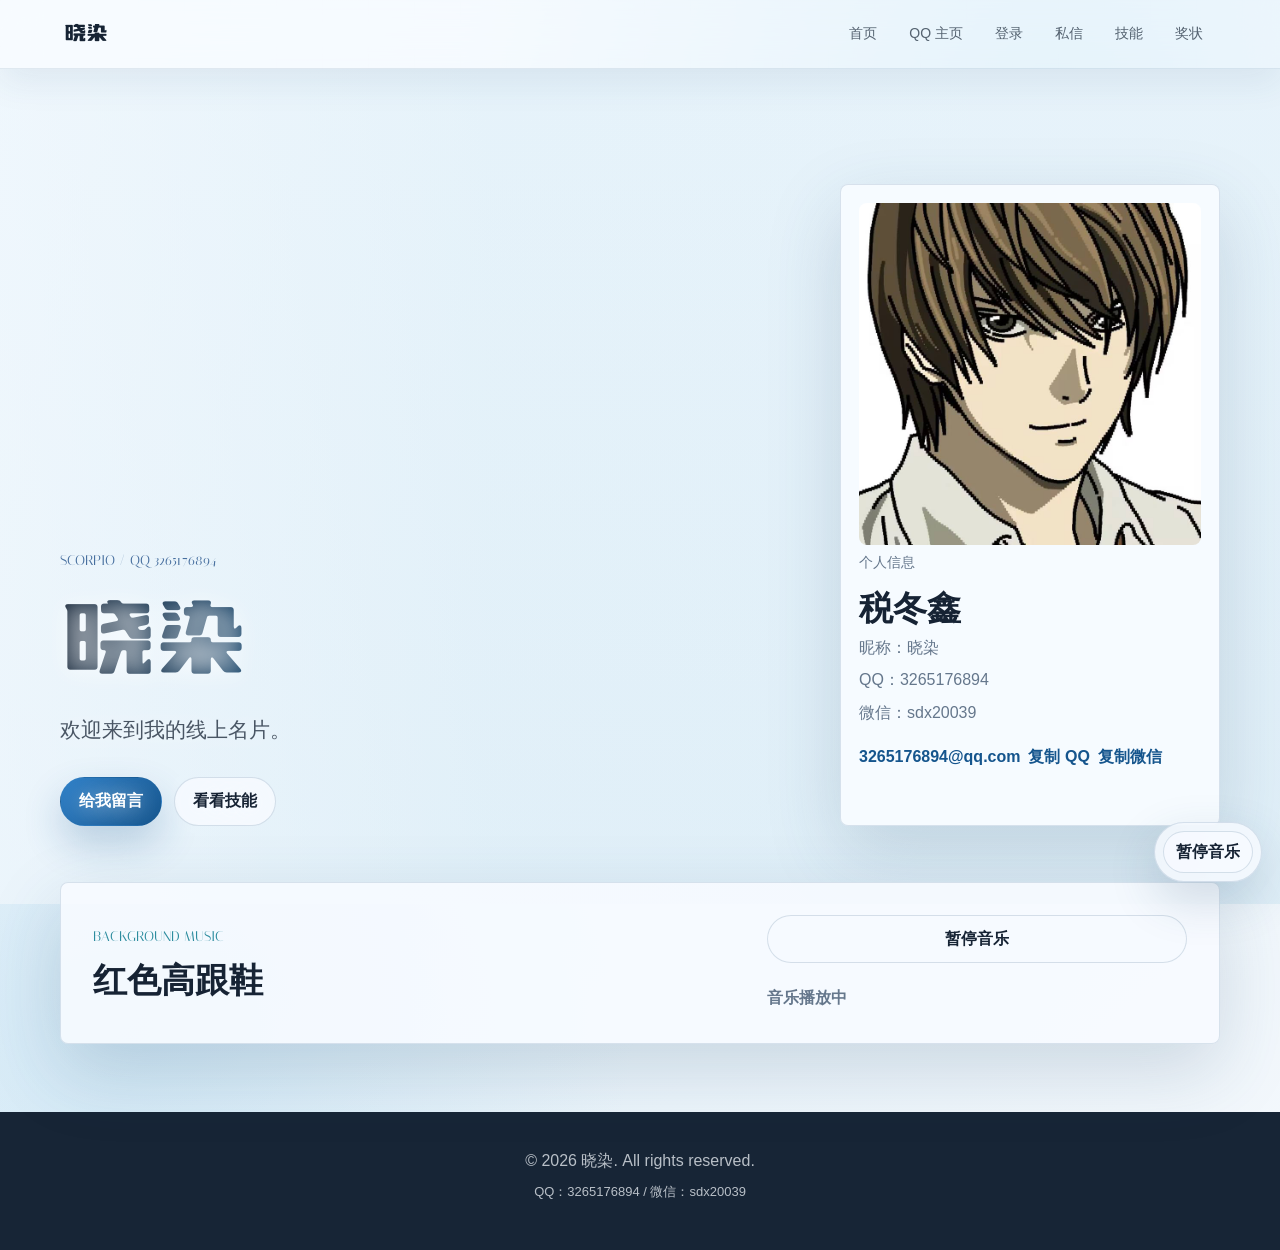
==== index.html @ f56fab3e "优化移动端路由和背景" ====
﻿<!doctype html>
<html lang="zh-CN">
  <head>
    <meta charset="utf-8" />
    <meta name="viewport" content="width=device-width, initial-scale=1" />
    <meta
      name="description"
      content="晓染的个人名片主页，包含个人信息、联系方式和背景音乐。"
    />
    <title>晓染 - 个人名片</title>
    <link rel="preload" href="assets/site-bg.jpg" as="image" />
    <link rel="preload" href="assets/avatar.jpg" as="image" />
    <link rel="stylesheet" href="styles.css" />
  </head>
  <body>
    <header class="site-header">
      <a class="brand" href="#home" data-page="index.html">晓染</a>
      <nav aria-label="主导航">
        <a href="#home" data-page="index.html">首页</a>
        <a href="#qq" data-page="qq.html">QQ 主页</a>
        <a href="#account" data-page="account.html">登录</a>
        <a href="#messages" data-page="messages.html">私信</a>
        <a href="#skills" data-page="skills.html">技能</a>
        <a href="#awards" data-page="awards.html">奖状</a>
      </nav>
    </header>

    <main id="top" class="home-main">
      <section class="hero" aria-label="个人主页首屏">
        <picture>
          <source media="(max-width: 620px)" srcset="assets/site-bg-mobile.jpg" />
          <img
            class="hero-bg"
            src="assets/site-bg.jpg"
            alt=""
            width="1200"
            height="1670"
            fetchpriority="high"
            decoding="async"
          />
        </picture>
        <div class="hero-shade"></div>
        <div class="hero-inner">
          <div class="hero-copy">
            <p class="eyebrow">Scorpio / QQ 3265176894</p>
            <h1>晓染</h1>
            <p class="intro">欢迎来到我的线上名片。</p>
            <div class="actions">
              <a class="button primary" href="#messages" data-page="messages.html">给我留言</a>
              <a class="button secondary" href="#skills" data-page="skills.html">看看技能</a>
            </div>
          </div>

          <aside class="profile-card" aria-label="个人信息卡片">
            <div class="avatar-wrap">
              <img
                src="assets/avatar.jpg"
                alt="税冬鑫头像"
                width="800"
                height="800"
                fetchpriority="high"
                decoding="async"
              />
            </div>
            <div>
              <p class="card-kicker">个人信息</p>
              <h2>税冬鑫</h2>
              <p>昵称：晓染</p>
              <p>QQ：3265176894</p>
              <p>微信：sdx20039</p>
            </div>
            <ul class="quick-links">
              <li><a href="mailto:3265176894@qq.com">3265176894@qq.com</a></li>
              <li><button class="text-button" data-copy="3265176894">复制 QQ</button></li>
              <li><button class="text-button" data-copy="sdx20039">复制微信</button></li>
            </ul>
            <p id="copyStatus" class="status" role="status" aria-live="polite"></p>
          </aside>
        </div>
      </section>

      <section class="music-player" aria-label="背景音乐播放器">
        <div>
          <p class="eyebrow">Background Music</p>
          <h2>红色高跟鞋</h2>
        </div>
        <div class="audio-box">
          <audio id="bgMusic" controls loop preload="none" playsinline>
            <source src="assets/bg-music.mp3" type="audio/mpeg" />
          </audio>
          <button id="musicToggle" class="button secondary" type="button">播放音乐</button>
          <p id="musicStatus" class="mini-status" role="status" aria-live="polite"></p>
        </div>
      </section>
    </main>

    <footer>
      <p>© <span id="year"></span> 晓染. All rights reserved.</p>
      <p class="beian">QQ：3265176894 / 微信：sdx20039</p>
    </footer>

    <script src="script.js"></script>
  </body>
</html>
---- styles.css ----
@font-face {
  font-family: "YousheTitle";
  src: url("assets/fonts/youshe-title.otf") format("opentype");
  font-display: swap;
}

@font-face {
  font-family: "ItalianaLocal";
  src: url("assets/fonts/italiana-regular.ttf") format("truetype");
  font-display: swap;
}

:root {
  color-scheme: light;
  --ink: #f7fbff;
  --text: #162334;
  --muted: #65778c;
  --paper: #f7fbff;
  --paper-soft: #e7f0f8;
  --line: rgba(54, 96, 135, 0.16);
  --panel: rgba(247, 251, 255, 0.88);
  --night: #172536;
  --night-soft: #28435f;
  --rose: #2f80c8;
  --rose-dark: #15558d;
  --jade: #2c8c9e;
  --gold: #476f9f;
  --sky: #9fcce6;
  --shadow: 0 26px 74px rgba(38, 75, 111, 0.18);
}

* {
  box-sizing: border-box;
}

html {
  scroll-behavior: smooth;
}

body {
  min-height: 100vh;
  margin: 0;
  background:
    radial-gradient(1000px 720px at 82% 6%, rgba(127, 196, 226, 0.48), transparent 58%),
    radial-gradient(820px 620px at 10% 82%, rgba(168, 211, 236, 0.34), transparent 62%),
    linear-gradient(135deg, rgba(248, 252, 255, 0.98) 0%, rgba(229, 242, 250, 0.95) 48%, rgba(244, 248, 252, 0.92) 100%),
    #f7fbff;
  color: var(--text);
  font-family: "Microsoft YaHei", "PingFang SC", "Hiragino Sans GB", sans-serif;
  line-height: 1.65;
}

body::before {
  content: "";
  position: fixed;
  inset: 0;
  z-index: -1;
  pointer-events: none;
  opacity: 0.38;
  background-image:
    linear-gradient(rgba(30, 78, 120, 0.04) 1px, transparent 1px),
    linear-gradient(90deg, rgba(30, 78, 120, 0.032) 1px, transparent 1px);
  background-size: 46px 46px;
}

a {
  color: inherit;
}

img,
audio {
  max-width: 100%;
}

img {
  display: block;
}

h1,
h2,
h3,
p {
  overflow-wrap: anywhere;
}

h1 {
  margin: 0;
  font-family: "YousheTitle", "Noto Serif SC", "STSong", "SimSun", serif;
  font-size: clamp(42px, 8vw, 108px);
  font-weight: 400;
  line-height: 1.04;
  letter-spacing: 0;
  color: transparent;
  background: linear-gradient(94deg, #102033 0%, #1d6fac 58%, #63a8d4 100%);
  -webkit-background-clip: text;
  background-clip: text;
}

h2 {
  margin: 0;
  font-size: clamp(22px, 3vw, 34px);
  line-height: 1.2;
}

h3 {
  margin: 0;
  font-size: 20px;
}

.site-header {
  position: sticky;
  top: 0;
  z-index: 10;
  display: flex;
  align-items: center;
  justify-content: space-between;
  gap: 18px;
  padding: 14px clamp(16px, 5vw, 72px);
  color: var(--text);
  background: rgba(247, 251, 255, 0.74);
  border-bottom: 1px solid rgba(54, 96, 135, 0.12);
  box-shadow: 0 14px 34px rgba(38, 75, 111, 0.08);
  backdrop-filter: blur(18px);
}

.brand {
  flex: 0 0 auto;
  font-family: "YousheTitle", "Noto Serif SC", "STSong", "SimSun", serif;
  font-size: 24px;
  font-weight: 400;
  text-decoration: none;
}

nav {
  display: flex;
  flex-wrap: wrap;
  justify-content: flex-end;
  gap: 6px;
  color: rgba(22, 35, 52, 0.7);
  font-size: 14px;
}

nav a {
  min-height: 36px;
  display: inline-flex;
  align-items: center;
  border: 1px solid transparent;
  border-radius: 999px;
  padding: 7px 12px;
  text-decoration: none;
  transition: color 160ms ease, background 160ms ease, border-color 160ms ease;
}

nav a:hover,
nav a.active {
  color: var(--rose-dark);
  background: rgba(255, 255, 255, 0.62);
  border-color: rgba(47, 128, 200, 0.2);
}

main {
  width: min(1160px, calc(100% - 36px));
  margin: 0 auto;
}

.home-main {
  width: 100%;
}

.hero {
  position: relative;
  min-height: calc(100vh - 65px);
  overflow: hidden;
  color: var(--text);
  background: #e5f2fa;
}

.hero picture,
.hero-bg {
  position: absolute;
  inset: 0;
  width: 100%;
  height: 100%;
}

.hero-bg {
  object-fit: cover;
  object-position: 70% 26%;
  filter: brightness(1.18) contrast(1.06) saturate(1.08);
  transform: scale(1.04);
  transform-origin: center 26%;
}

.hero-shade {
  position: absolute;
  inset: 0;
  background:
    linear-gradient(90deg, rgba(247, 251, 255, 0.54) 0%, rgba(230, 243, 250, 0.3) 38%, rgba(247, 251, 255, 0.04) 76%),
    linear-gradient(180deg, rgba(255, 255, 255, 0.04), rgba(207, 229, 242, 0.32));
}

.hero-inner {
  position: relative;
  z-index: 1;
  width: min(1160px, calc(100% - 36px));
  min-height: calc(100vh - 65px);
  margin: 0 auto;
  display: grid;
  grid-template-columns: minmax(0, 1fr) minmax(280px, 380px);
  align-items: end;
  gap: clamp(22px, 5vw, 58px);
  padding: clamp(70px, 12vh, 118px) 0 clamp(38px, 9vh, 78px);
}

.hero-copy {
  max-width: 720px;
  text-shadow: 0 2px 22px rgba(255, 255, 255, 0.66);
  animation: floatIn 780ms cubic-bezier(0.2, 0.82, 0.2, 1) both;
}

.eyebrow,
.card-kicker,
.tag {
  margin: 0 0 12px;
  color: var(--gold);
  font-family: "ItalianaLocal", Georgia, "Microsoft YaHei", serif;
  font-size: 14px;
  font-weight: 400;
  letter-spacing: 0;
  text-transform: uppercase;
}

.intro {
  max-width: 560px;
  margin: 22px 0 0;
  color: rgba(22, 35, 52, 0.76);
  font-size: clamp(17px, 2vw, 21px);
}

.actions {
  display: flex;
  flex-wrap: wrap;
  gap: 12px;
  margin-top: 30px;
}

.button {
  display: inline-flex;
  min-height: 44px;
  align-items: center;
  justify-content: center;
  border: 1px solid transparent;
  border-radius: 999px;
  padding: 10px 18px;
  font: inherit;
  font-weight: 900;
  text-decoration: none;
  cursor: pointer;
  transition: transform 160ms ease, box-shadow 160ms ease, background 160ms ease, border-color 160ms ease;
}

.button:hover {
  transform: translateY(-2px);
}

.primary {
  color: #fff;
  background: linear-gradient(135deg, var(--rose), var(--rose-dark));
  box-shadow: 0 18px 38px rgba(21, 85, 141, 0.24);
}

.secondary {
  color: var(--text);
  background: rgba(247, 251, 255, 0.82);
  border-color: rgba(54, 96, 135, 0.18);
}

.profile-card,
.panel,
.showcase-card,
.music-player,
.qq-frame {
  border: 1px solid var(--line);
  border-radius: 8px;
  background: var(--panel);
  box-shadow: var(--shadow);
}

.profile-card {
  padding: 18px;
  color: var(--text);
  background: rgba(247, 251, 255, 0.96);
  backdrop-filter: blur(16px);
  animation: floatIn 900ms 120ms cubic-bezier(0.2, 0.82, 0.2, 1) both;
}

.avatar-wrap {
  overflow: hidden;
  border-radius: 8px;
  aspect-ratio: 1;
  background: var(--paper-soft);
}

.avatar-wrap img {
  width: 100%;
  height: 100%;
  object-fit: cover;
}

.profile-card h2 {
  margin-top: 14px;
}

.profile-card p {
  margin: 6px 0;
  color: var(--muted);
}

.quick-links {
  display: flex;
  flex-wrap: wrap;
  gap: 8px;
  padding: 0;
  margin: 18px 0 0;
  list-style: none;
}

.quick-links a,
.text-button,
.inline-link {
  color: var(--rose-dark);
  font: inherit;
  font-weight: 900;
  text-decoration: none;
}

.inline-link {
  display: inline-flex;
  min-height: 46px;
  align-items: center;
  justify-content: center;
  width: fit-content;
  margin-top: 22px;
  border: 1px solid rgba(47, 128, 200, 0.2);
  border-radius: 999px;
  padding: 10px 20px;
  background: rgba(247, 251, 255, 0.72);
  box-shadow: 0 16px 34px rgba(38, 75, 111, 0.12);
  font-size: 18px;
}

.text-button {
  border: 0;
  padding: 0;
  background: transparent;
  cursor: pointer;
}

.music-player {
  width: min(1160px, calc(100% - 36px));
  margin: -22px auto 68px;
  position: relative;
  z-index: 2;
  display: grid;
  grid-template-columns: minmax(0, 1fr) minmax(260px, 420px);
  gap: 22px;
  align-items: center;
  padding: clamp(20px, 4vw, 32px);
}

body:not(:has(.home-main)) .music-player {
  display: none;
}

.floating-music {
  position: fixed;
  right: 18px;
  bottom: 18px;
  z-index: 20;
  display: flex;
  align-items: center;
  gap: 10px;
  max-width: min(340px, calc(100vw - 36px));
  padding: 8px;
  border: 1px solid rgba(54, 96, 135, 0.16);
  border-radius: 999px;
  background: rgba(247, 251, 255, 0.82);
  box-shadow: 0 18px 48px rgba(38, 75, 111, 0.18);
  backdrop-filter: blur(16px);
}

.floating-music .mini-status {
  min-height: 0;
  margin: 0;
  color: var(--muted);
  font-size: 13px;
  white-space: nowrap;
}

.floating-music .button {
  min-height: 34px;
  padding: 7px 12px;
}

.music-player .eyebrow,
.section .eyebrow {
  color: var(--jade);
}

.music-player p,
.muted,
.section-note,
.showcase-card p {
  color: var(--muted);
}

.audio-box {
  display: grid;
  min-width: 0;
  gap: 12px;
}

audio {
  width: 100%;
  min-width: 0;
  min-height: 42px;
}

.section {
  padding: clamp(54px, 9vw, 96px) 0;
}

.section-heading,
.split {
  display: grid;
  grid-template-columns: minmax(0, 0.8fr) minmax(280px, 1fr);
  gap: clamp(22px, 6vw, 64px);
  align-items: start;
}

.section-heading {
  margin-bottom: 28px;
}

.section .section-heading h1,
.section-copy h1 {
  color: var(--text);
  font-size: clamp(38px, 6vw, 76px);
}

.section-note,
.section-copy .muted {
  margin: 0;
  font-size: 17px;
}

.panel {
  padding: clamp(18px, 4vw, 30px);
}

.tabs {
  display: grid;
  grid-template-columns: 1fr 1fr;
  gap: 8px;
  margin-bottom: 18px;
  padding: 5px;
  border-radius: 999px;
  background: rgba(36, 31, 27, 0.07);
}

.tab {
  min-height: 38px;
  border: 0;
  border-radius: 999px;
  background: transparent;
  color: var(--muted);
  font: inherit;
  font-weight: 900;
  cursor: pointer;
}

.tab.active {
  color: #fff;
  background: var(--night-soft);
}

.account-form,
.message-form {
  display: grid;
  gap: 15px;
}

label {
  display: grid;
  gap: 7px;
  color: var(--muted);
  font-size: 14px;
  font-weight: 900;
}

input,
textarea {
  width: 100%;
  border: 1px solid rgba(72, 48, 33, 0.18);
  border-radius: 8px;
  padding: 12px 13px;
  background: rgba(255, 255, 255, 0.74);
  color: var(--text);
  font: inherit;
}

textarea {
  resize: vertical;
}

input:focus,
textarea:focus {
  outline: 2px solid rgba(183, 66, 76, 0.28);
  border-color: rgba(183, 66, 76, 0.5);
}

input:disabled,
textarea:disabled,
button:disabled {
  cursor: not-allowed;
  opacity: 0.58;
}

.hidden {
  display: none;
}

.status,
.mini-status,
.gate {
  min-height: 24px;
  margin: 10px 0 0;
  color: var(--jade);
  font-weight: 800;
}

.gate {
  margin-top: 0;
  padding: 11px 13px;
  border-radius: 8px;
  background: rgba(55, 112, 106, 0.1);
}

.message-layout {
  display: grid;
  grid-template-columns: minmax(280px, 0.78fr) minmax(0, 1fr);
  gap: 22px;
}

.message-list {
  display: grid;
  gap: 12px;
  margin-top: 16px;
}

.message-item {
  padding: 14px;
  border-radius: 8px;
  background: rgba(255, 255, 255, 0.58);
  border: 1px solid rgba(72, 48, 33, 0.1);
}

.message-item strong,
.message-item small {
  display: block;
}

.message-item small {
  margin-top: 2px;
  color: var(--muted);
}

.message-item p {
  margin: 10px 0 0;
}

.showcase-grid {
  display: block;
  columns: 3 260px;
  column-gap: 18px;
}

.skill-grid {
  columns: 4 220px;
}

.featured-skill {
  grid-column: auto;
  grid-row: auto;
}

.showcase-card {
  overflow: hidden;
  break-inside: avoid;
  margin: 0 0 18px;
  transition: transform 180ms ease, box-shadow 180ms ease;
}

.showcase-card:hover {
  transform: translateY(-4px);
  box-shadow: 0 30px 80px rgba(33, 22, 15, 0.28);
}

.showcase-card img {
  width: 100%;
  height: auto;
  object-fit: initial;
  object-position: initial;
  background: var(--paper-soft);
}

.featured-skill img {
  height: auto;
}

.award-card img {
  height: auto;
}

.showcase-card div,
.award-card h2 {
  padding: 16px;
}

.showcase-card h2 {
  font-size: 21px;
}

.award-card h2 {
  font-size: 18px;
}

.qq-frame {
  width: min(720px, 100%);
  margin: 0 auto;
  overflow: hidden;
  padding: 10px;
  background: rgba(255, 248, 239, 0.94);
}

.qq-frame img {
  width: 100%;
  height: auto;
  border-radius: 6px;
}

.reveal {
  opacity: 1;
  transform: none;
  animation: floatIn 560ms ease both;
}

.section.reveal,
.music-player.reveal {
  opacity: 1;
  transform: none;
  animation: none;
}

.reveal.is-visible,
.is-visible {
  opacity: 1;
  transform: none;
  transition: opacity 560ms ease, transform 560ms ease;
}

footer {
  padding: 30px 18px 42px;
  color: rgba(247, 251, 255, 0.72);
  text-align: center;
  background: var(--night);
}

footer p {
  margin: 6px 0;
}

.beian {
  font-size: 13px;
}

@keyframes floatIn {
  from {
    opacity: 0;
    transform: translateY(18px);
  }
  to {
    opacity: 1;
    transform: none;
  }
}

@media (max-width: 920px) {
  .site-header {
    align-items: flex-start;
    flex-direction: column;
  }

  nav {
    justify-content: flex-start;
  }

  .hero-inner,
  .section-heading,
  .split,
  .message-layout,
  .music-player {
    grid-template-columns: 1fr;
  }

  .hero-inner {
    align-items: end;
  }

  .profile-card {
    max-width: 440px;
  }

  .showcase-grid,
  .skill-grid {
    columns: 2 240px;
  }
}

@media (max-width: 620px) {
  main,
  .hero-inner,
  .music-player {
    width: min(100% - 28px, 1160px);
  }

  .site-header {
    padding: 12px 14px;
  }

  nav a {
    padding: 6px 9px;
    font-size: 13px;
  }

  .hero {
    min-height: 720px;
  }

  .hero-inner {
    min-height: 720px;
    padding-top: 78px;
  }

  .hero-bg {
    object-position: 62% 28%;
    filter: brightness(1.3) contrast(1.04) saturate(1.08);
  }

  .hero-shade {
    background:
      linear-gradient(180deg, rgba(238, 247, 252, 0.14), rgba(205, 226, 240, 0.42) 72%),
      linear-gradient(90deg, rgba(230, 243, 250, 0.34), rgba(247, 251, 255, 0.05));
  }

  .actions,
  .quick-links {
    display: grid;
    grid-template-columns: minmax(0, 1fr);
    width: 100%;
  }

  .hero-copy .actions {
    width: min(260px, 72vw);
  }

  .profile-card {
    display: grid;
    grid-template-columns: 96px minmax(0, 1fr);
    gap: 14px;
    align-items: start;
  }

  .profile-card .avatar-wrap {
    width: 96px;
  }

  .profile-card .quick-links,
  .profile-card .status {
    grid-column: 1 / -1;
  }

  .button {
    width: 100%;
    min-width: 0;
  }

  .music-player {
    margin: 22px auto 42px;
    gap: 16px;
    padding: 18px;
    overflow: hidden;
  }

  .music-player h2 {
    font-size: 30px;
  }

  .music-player p {
    font-size: 16px;
    line-height: 1.75;
  }

  .music-player .button {
    width: 100%;
  }

  .floating-music {
    right: 14px;
    bottom: 14px;
    max-width: calc(100vw - 28px);
  }

  .showcase-grid,
  .skill-grid {
    columns: 1;
  }
}
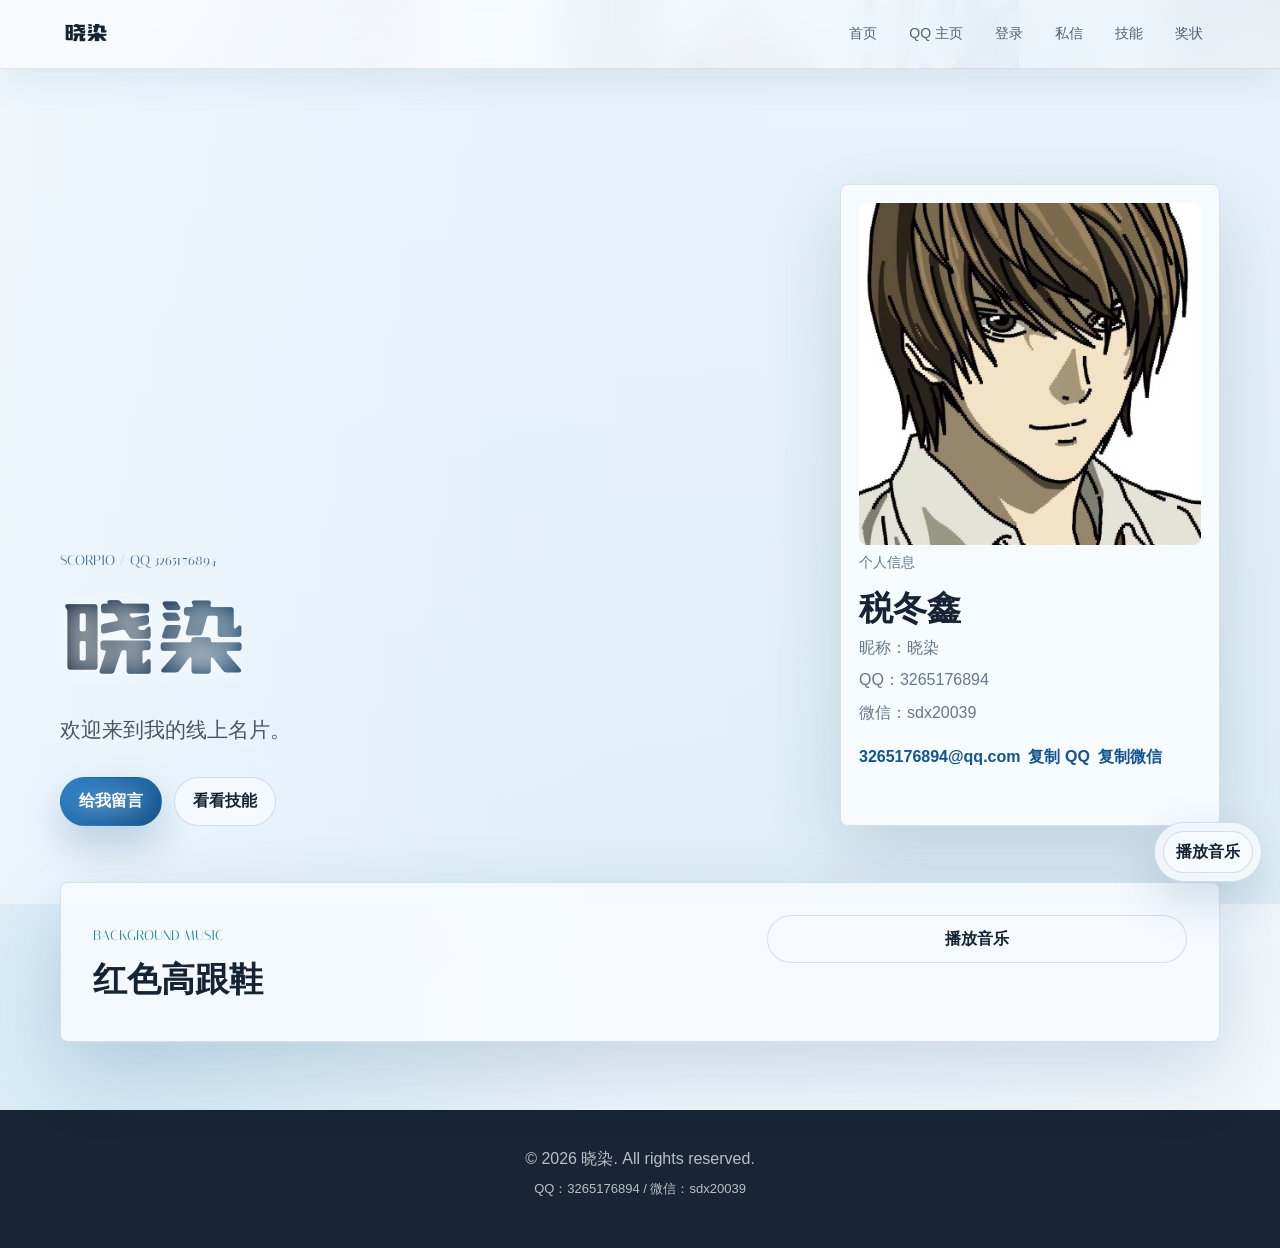
==== commit 5cea36df: "更新固定首页背景图" ====
--- a/index.html
+++ b/index.html
@@ -8,7 +8,7 @@
       content="晓染的个人名片主页，包含个人信息、联系方式和背景音乐。"
     />
     <title>晓染 - 个人名片</title>
-    <link rel="preload" href="assets/site-bg.jpg" as="image" />
+    <link rel="preload" href="assets/site-bg-v3.jpg" as="image" />
     <link rel="preload" href="assets/avatar.jpg" as="image" />
     <link rel="stylesheet" href="styles.css" />
   </head>
@@ -28,10 +28,10 @@
     <main id="top" class="home-main">
       <section class="hero" aria-label="个人主页首屏">
         <picture>
-          <source media="(max-width: 620px)" srcset="assets/site-bg-mobile.jpg" />
+          <source media="(max-width: 620px)" srcset="assets/site-bg-mobile-v3.jpg" />
           <img
             class="hero-bg"
-            src="assets/site-bg.jpg"
+            src="assets/site-bg-v3.jpg"
             alt=""
             width="1200"
             height="1670"
--- a/styles.css
+++ b/styles.css
@@ -1,6 +1,6 @@
 @font-face {
   font-family: "YousheTitle";
-  src: url("assets/fonts/youshe-title.otf") format("opentype");
+  src: url("assets/fonts/youshe-title-subset.woff2") format("woff2");
   font-display: swap;
 }
 
@@ -63,6 +63,18 @@
   background-size: 46px 46px;
 }
 
+body::after {
+  content: "";
+  position: fixed;
+  inset: 0;
+  z-index: -2;
+  pointer-events: none;
+  background:
+    linear-gradient(90deg, rgba(247, 251, 255, 0.7), rgba(247, 251, 255, 0.28)),
+    url("assets/site-bg-v3.jpg") center center / cover no-repeat;
+  opacity: 0.46;
+}
+
 a {
   color: inherit;
 }
@@ -185,10 +197,10 @@
 
 .hero-bg {
   object-fit: cover;
-  object-position: 70% 26%;
-  filter: brightness(1.18) contrast(1.06) saturate(1.08);
-  transform: scale(1.04);
-  transform-origin: center 26%;
+  object-position: center center;
+  filter: brightness(1.1) contrast(1.04) saturate(1.05);
+  transform: scale(1.02);
+  transform-origin: center center;
 }
 
 .hero-shade {
@@ -565,9 +577,29 @@
   border: 1px solid rgba(72, 48, 33, 0.1);
 }
 
+.message-meta {
+  display: flex;
+  align-items: flex-start;
+  justify-content: space-between;
+  gap: 12px;
+}
+
 .message-item strong,
 .message-item small {
   display: block;
+}
+
+.message-delete {
+  flex: 0 0 auto;
+  border: 1px solid rgba(47, 128, 200, 0.18);
+  border-radius: 999px;
+  padding: 5px 10px;
+  background: rgba(247, 251, 255, 0.7);
+  color: var(--rose-dark);
+  font: inherit;
+  font-size: 13px;
+  font-weight: 900;
+  cursor: pointer;
 }
 
 .message-item small {
@@ -728,10 +760,18 @@
 }
 
 @media (max-width: 620px) {
+  body::after {
+    background:
+      linear-gradient(90deg, rgba(247, 251, 255, 0.7), rgba(247, 251, 255, 0.22)),
+      url("assets/site-bg-mobile-v3.jpg") right top / cover no-repeat;
+    opacity: 0.52;
+  }
+
   main,
   .hero-inner,
   .music-player {
-    width: min(100% - 28px, 1160px);
+    width: calc(100% - 28px);
+    max-width: 1160px;
   }
 
   .site-header {
@@ -753,8 +793,8 @@
   }
 
   .hero-bg {
-    object-position: 62% 28%;
-    filter: brightness(1.3) contrast(1.04) saturate(1.08);
+    object-position: 58% 20%;
+    filter: brightness(1.16) contrast(1.03) saturate(1.04);
   }
 
   .hero-shade {
@@ -816,13 +856,32 @@
   }
 
   .floating-music {
-    right: 14px;
-    bottom: 14px;
+    right: 12px;
+    bottom: 12px;
     max-width: calc(100vw - 28px);
+    padding: 6px;
+  }
+
+  .floating-music .button {
+    min-height: 32px;
+    width: auto;
+    padding: 6px 10px;
+    font-size: 13px;
   }
 
   .showcase-grid,
   .skill-grid {
     columns: 1;
   }
-}
+
+  .section {
+    overflow: hidden;
+  }
+
+  .panel,
+  .message-form,
+  input,
+  textarea {
+    min-width: 0;
+  }
+}
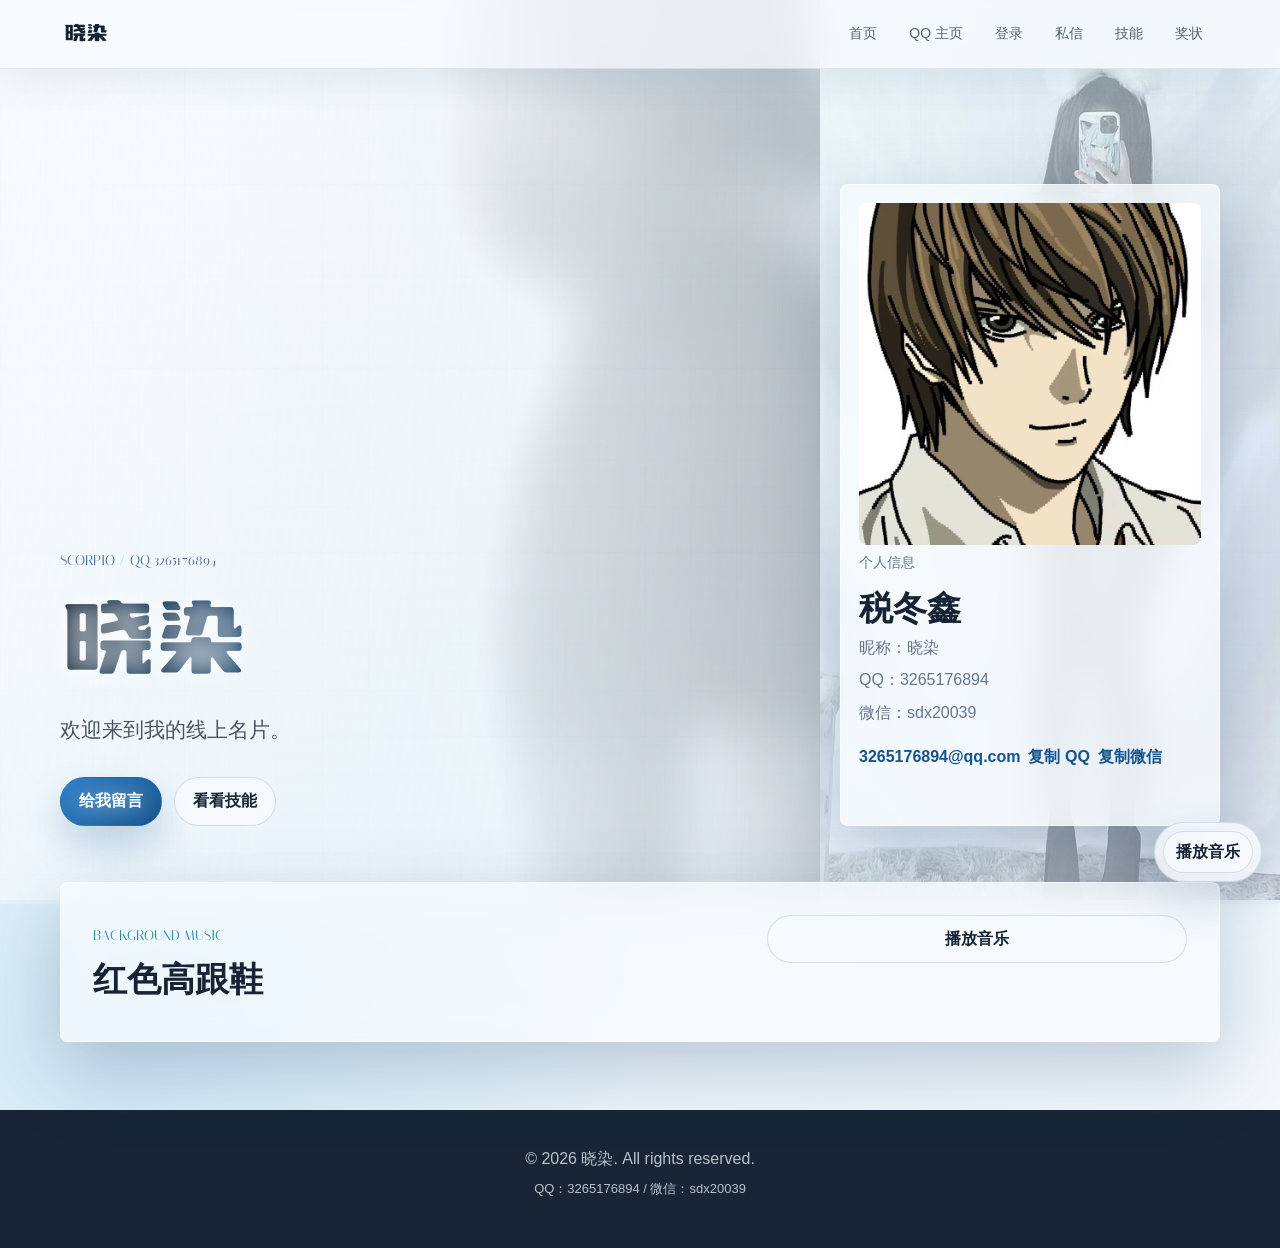
==== commit 6d49e1d6: "改为固定玻璃背景" ====
--- a/index.html
+++ b/index.html
@@ -8,7 +8,7 @@
       content="晓染的个人名片主页，包含个人信息、联系方式和背景音乐。"
     />
     <title>晓染 - 个人名片</title>
-    <link rel="preload" href="assets/site-bg-v3.jpg" as="image" />
+    <link rel="preload" href="assets/site-bg-fixed.jpg" as="image" />
     <link rel="preload" href="assets/avatar.jpg" as="image" />
     <link rel="stylesheet" href="styles.css" />
   </head>
@@ -27,18 +27,6 @@
 
     <main id="top" class="home-main">
       <section class="hero" aria-label="个人主页首屏">
-        <picture>
-          <source media="(max-width: 620px)" srcset="assets/site-bg-mobile-v3.jpg" />
-          <img
-            class="hero-bg"
-            src="assets/site-bg-v3.jpg"
-            alt=""
-            width="1200"
-            height="1670"
-            fetchpriority="high"
-            decoding="async"
-          />
-        </picture>
         <div class="hero-shade"></div>
         <div class="hero-inner">
           <div class="hero-copy">
--- a/styles.css
+++ b/styles.css
@@ -18,7 +18,7 @@
   --paper: #f7fbff;
   --paper-soft: #e7f0f8;
   --line: rgba(54, 96, 135, 0.16);
-  --panel: rgba(247, 251, 255, 0.88);
+  --panel: rgba(247, 251, 255, 0.76);
   --night: #172536;
   --night-soft: #28435f;
   --rose: #2f80c8;
@@ -26,7 +26,7 @@
   --jade: #2c8c9e;
   --gold: #476f9f;
   --sky: #9fcce6;
-  --shadow: 0 26px 74px rgba(38, 75, 111, 0.18);
+  --shadow: 0 26px 74px rgba(38, 75, 111, 0.26);
 }
 
 * {
@@ -70,9 +70,9 @@
   z-index: -2;
   pointer-events: none;
   background:
-    linear-gradient(90deg, rgba(247, 251, 255, 0.7), rgba(247, 251, 255, 0.28)),
-    url("assets/site-bg-v3.jpg") center center / cover no-repeat;
-  opacity: 0.46;
+    linear-gradient(90deg, rgba(247, 251, 255, 0.78), rgba(247, 251, 255, 0.22)),
+    url("assets/site-bg-fixed.jpg") center center / cover no-repeat;
+  opacity: 0.74;
 }
 
 a {
@@ -184,7 +184,7 @@
   min-height: calc(100vh - 65px);
   overflow: hidden;
   color: var(--text);
-  background: #e5f2fa;
+  background: transparent;
 }
 
 .hero picture,
@@ -207,8 +207,8 @@
   position: absolute;
   inset: 0;
   background:
-    linear-gradient(90deg, rgba(247, 251, 255, 0.54) 0%, rgba(230, 243, 250, 0.3) 38%, rgba(247, 251, 255, 0.04) 76%),
-    linear-gradient(180deg, rgba(255, 255, 255, 0.04), rgba(207, 229, 242, 0.32));
+    linear-gradient(90deg, rgba(247, 251, 255, 0.44) 0%, rgba(230, 243, 250, 0.22) 42%, rgba(247, 251, 255, 0.02) 78%),
+    linear-gradient(180deg, rgba(255, 255, 255, 0.02), rgba(207, 229, 242, 0.18));
 }
 
 .hero-inner {
@@ -292,17 +292,18 @@
 .showcase-card,
 .music-player,
 .qq-frame {
-  border: 1px solid var(--line);
+  border: 1px solid rgba(255, 255, 255, 0.56);
   border-radius: 8px;
   background: var(--panel);
   box-shadow: var(--shadow);
+  backdrop-filter: blur(20px) saturate(1.18);
+  -webkit-backdrop-filter: blur(20px) saturate(1.18);
 }
 
 .profile-card {
   padding: 18px;
   color: var(--text);
-  background: rgba(247, 251, 255, 0.96);
-  backdrop-filter: blur(16px);
+  background: rgba(247, 251, 255, 0.78);
   animation: floatIn 900ms 120ms cubic-bezier(0.2, 0.82, 0.2, 1) both;
 }
 
@@ -555,13 +556,23 @@
   margin-top: 0;
   padding: 11px 13px;
   border-radius: 8px;
-  background: rgba(55, 112, 106, 0.1);
+  background: rgba(255, 255, 255, 0.42);
+  border: 1px solid rgba(255, 255, 255, 0.46);
+  line-height: 1.55;
+  overflow-wrap: anywhere;
+  white-space: normal;
+  word-break: break-word;
 }
 
 .message-layout {
   display: grid;
   grid-template-columns: minmax(280px, 0.78fr) minmax(0, 1fr);
   gap: 22px;
+  min-width: 0;
+}
+
+.message-layout > * {
+  min-width: 0;
 }
 
 .message-list {
@@ -762,9 +773,10 @@
 @media (max-width: 620px) {
   body::after {
     background:
-      linear-gradient(90deg, rgba(247, 251, 255, 0.7), rgba(247, 251, 255, 0.22)),
-      url("assets/site-bg-mobile-v3.jpg") right top / cover no-repeat;
-    opacity: 0.52;
+      linear-gradient(180deg, rgba(247, 251, 255, 0.72), rgba(247, 251, 255, 0.22) 42%, rgba(230, 240, 248, 0.36)),
+      linear-gradient(90deg, rgba(247, 251, 255, 0.62), rgba(247, 251, 255, 0.08)),
+      url("assets/site-bg-fixed-mobile.jpg") center top / cover no-repeat;
+    opacity: 0.82;
   }
 
   main,
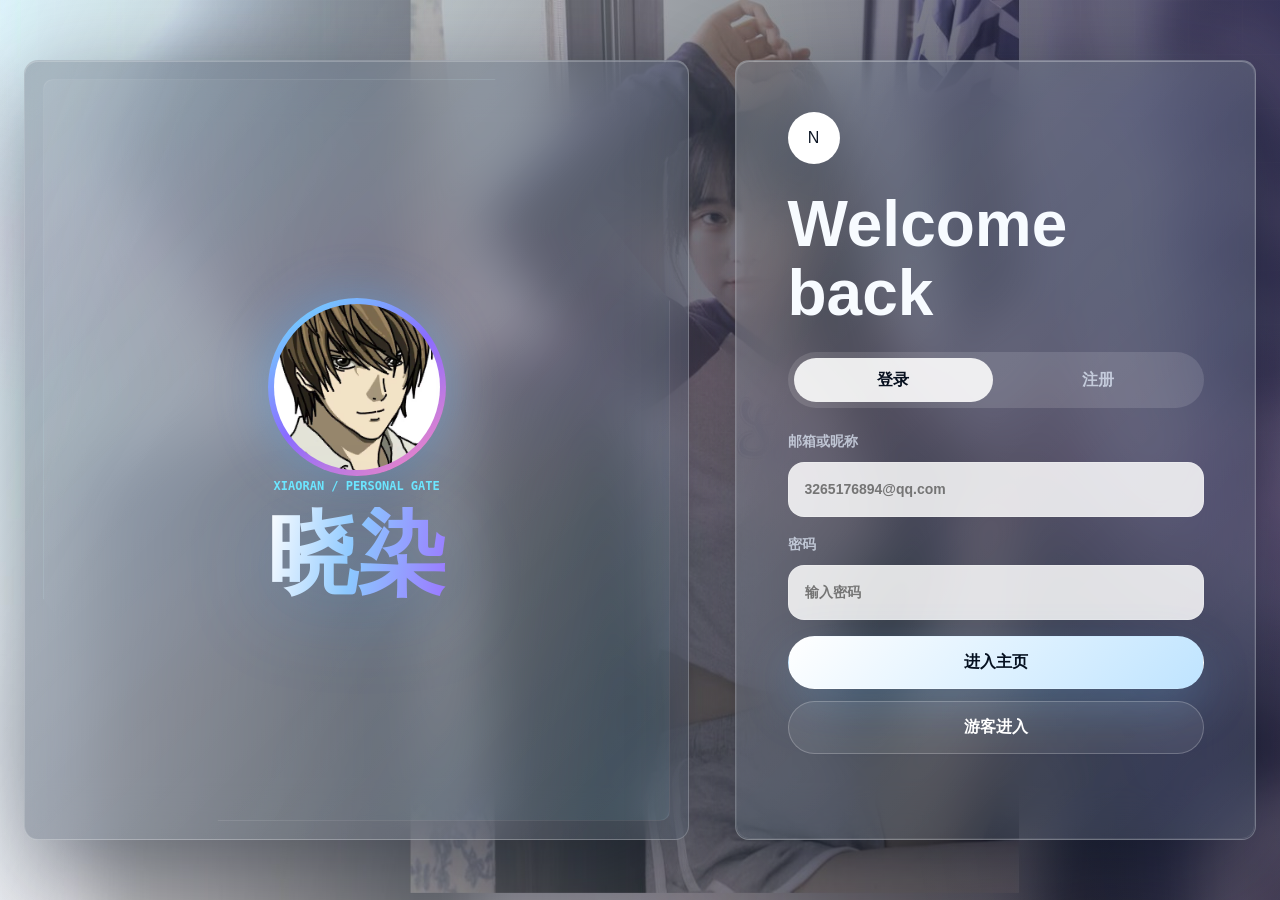
==== commit 2a421a6a: "上线管理面板和主页优化" ====
--- a/index.html
+++ b/index.html
@@ -1,92 +1,67 @@
-﻿<!doctype html>
+<!doctype html>
 <html lang="zh-CN">
   <head>
     <meta charset="utf-8" />
     <meta name="viewport" content="width=device-width, initial-scale=1" />
-    <meta
-      name="description"
-      content="晓染的个人名片主页，包含个人信息、联系方式和背景音乐。"
-    />
-    <title>晓染 - 个人名片</title>
-    <link rel="preload" href="assets/site-bg-fixed.jpg" as="image" />
+    <meta name="description" content="晓染的个人主页入口。" />
+    <title>晓染 - 入口</title>
+    <link rel="preload" href="assets/site-bg-v3.jpg" as="image" />
     <link rel="preload" href="assets/avatar.jpg" as="image" />
     <link rel="stylesheet" href="styles.css" />
   </head>
-  <body>
-    <header class="site-header">
-      <a class="brand" href="#home" data-page="index.html">晓染</a>
-      <nav aria-label="主导航">
-        <a href="#home" data-page="index.html">首页</a>
-        <a href="#qq" data-page="qq.html">QQ 主页</a>
-        <a href="#account" data-page="account.html">登录</a>
-        <a href="#messages" data-page="messages.html">私信</a>
-        <a href="#skills" data-page="skills.html">技能</a>
-        <a href="#awards" data-page="awards.html">奖状</a>
-      </nav>
-    </header>
+  <body class="entry-page">
+    <main id="top" class="entry-shell">
+      <section class="entry-stage" aria-label="登录入口">
+        <div class="entry-art glass-panel reveal-card">
+          <div class="entry-avatar">
+            <img src="assets/avatar.jpg" alt="晓染头像" width="800" height="800" decoding="async" />
+          </div>
+          <p class="micro">XIAORAN / PERSONAL GATE</p>
+          <h1>晓染</h1>
+        </div>
 
-    <main id="top" class="home-main">
-      <section class="hero" aria-label="个人主页首屏">
-        <div class="hero-shade"></div>
-        <div class="hero-inner">
-          <div class="hero-copy">
-            <p class="eyebrow">Scorpio / QQ 3265176894</p>
-            <h1>晓染</h1>
-            <p class="intro">欢迎来到我的线上名片。</p>
-            <div class="actions">
-              <a class="button primary" href="#messages" data-page="messages.html">给我留言</a>
-              <a class="button secondary" href="#skills" data-page="skills.html">看看技能</a>
-            </div>
+        <div class="entry-form glass-panel reveal-card delay-1">
+          <div class="entry-mark" aria-hidden="true">N</div>
+          <h2>Welcome back</h2>
+          <div class="tabs" role="tablist" aria-label="账号表单">
+            <button class="tab active" type="button" data-tab="login">登录</button>
+            <button class="tab" type="button" data-tab="register">注册</button>
           </div>
 
-          <aside class="profile-card" aria-label="个人信息卡片">
-            <div class="avatar-wrap">
-              <img
-                src="assets/avatar.jpg"
-                alt="税冬鑫头像"
-                width="800"
-                height="800"
-                fetchpriority="high"
-                decoding="async"
-              />
-            </div>
-            <div>
-              <p class="card-kicker">个人信息</p>
-              <h2>税冬鑫</h2>
-              <p>昵称：晓染</p>
-              <p>QQ：3265176894</p>
-              <p>微信：sdx20039</p>
-            </div>
-            <ul class="quick-links">
-              <li><a href="mailto:3265176894@qq.com">3265176894@qq.com</a></li>
-              <li><button class="text-button" data-copy="3265176894">复制 QQ</button></li>
-              <li><button class="text-button" data-copy="sdx20039">复制微信</button></li>
-            </ul>
-            <p id="copyStatus" class="status" role="status" aria-live="polite"></p>
-          </aside>
-        </div>
-      </section>
+          <form id="loginForm" class="account-form">
+            <label>
+              邮箱或昵称
+              <input name="loginName" autocomplete="username" placeholder="3265176894@qq.com" />
+            </label>
+            <label>
+              密码
+              <input name="loginPassword" type="password" autocomplete="current-password" placeholder="输入密码" />
+            </label>
+            <button class="button primary" type="submit">进入主页</button>
+          </form>
 
-      <section class="music-player" aria-label="背景音乐播放器">
-        <div>
-          <p class="eyebrow">Background Music</p>
-          <h2>红色高跟鞋</h2>
-        </div>
-        <div class="audio-box">
-          <audio id="bgMusic" controls loop preload="none" playsinline>
-            <source src="assets/bg-music.mp3" type="audio/mpeg" />
-          </audio>
-          <button id="musicToggle" class="button secondary" type="button">播放音乐</button>
-          <p id="musicStatus" class="mini-status" role="status" aria-live="polite"></p>
+          <form id="registerForm" class="account-form hidden">
+            <label>
+              昵称
+              <input name="nickname" autocomplete="nickname" placeholder="晓染" />
+            </label>
+            <label>
+              邮箱
+              <input name="email" type="email" autocomplete="email" placeholder="you@example.com" />
+            </label>
+            <label>
+              密码
+              <input name="password" type="password" autocomplete="new-password" placeholder="至少 6 位" />
+            </label>
+            <button class="button primary" type="submit">创建并进入</button>
+          </form>
+
+          <button class="button secondary guest-button" type="button" data-guest-login>游客进入</button>
+          <p id="accountStatus" class="status" role="status" aria-live="polite"></p>
         </div>
       </section>
     </main>
 
-    <footer>
-      <p>© <span id="year"></span> 晓染. All rights reserved.</p>
-      <p class="beian">QQ：3265176894 / 微信：sdx20039</p>
-    </footer>
-
-    <script src="script.js"></script>
+    <script src="script.js" defer></script>
   </body>
 </html>
--- a/styles.css
+++ b/styles.css
@@ -10,23 +10,33 @@
   font-display: swap;
 }
 
+@font-face {
+  font-family: "MonicaPixelRound";
+  src: url("assets/fonts/monica-pixel-round-subset.woff2") format("woff2");
+  font-display: swap;
+}
+
 :root {
-  color-scheme: light;
-  --ink: #f7fbff;
-  --text: #162334;
-  --muted: #65778c;
-  --paper: #f7fbff;
-  --paper-soft: #e7f0f8;
-  --line: rgba(54, 96, 135, 0.16);
-  --panel: rgba(247, 251, 255, 0.76);
-  --night: #172536;
-  --night-soft: #28435f;
-  --rose: #2f80c8;
-  --rose-dark: #15558d;
-  --jade: #2c8c9e;
-  --gold: #476f9f;
-  --sky: #9fcce6;
-  --shadow: 0 26px 74px rgba(38, 75, 111, 0.26);
+  color-scheme: dark;
+  --font-body: "Microsoft YaHei UI", "PingFang SC", "Hiragino Sans GB", "Noto Sans SC", "Microsoft YaHei", sans-serif;
+  --font-display: "Microsoft YaHei UI", "PingFang SC", "Hiragino Sans GB", "Noto Sans SC", "Microsoft YaHei", sans-serif;
+  --font-round: "莫妮卡像素圆体", "MonicaPixelRound", "Microsoft YaHei UI", "PingFang SC", sans-serif;
+  --font-tech: "Cascadia Code", "JetBrains Mono", "Consolas", "SFMono-Regular", monospace;
+  --text: #f7fbff;
+  --text-strong: #ffffff;
+  --muted: rgba(231, 241, 255, 0.7);
+  --dim: rgba(231, 241, 255, 0.48);
+  --glass: rgba(41, 55, 78, 0.42);
+  --glass-strong: rgba(61, 78, 107, 0.56);
+  --glass-soft: rgba(255, 255, 255, 0.11);
+  --line: rgba(255, 255, 255, 0.22);
+  --line-bright: rgba(172, 217, 255, 0.48);
+  --blue: #5fb3ff;
+  --cyan: #6de7ff;
+  --violet: #8a6cff;
+  --pink: #ff8bbd;
+  --shadow: 0 30px 100px rgba(2, 12, 30, 0.45);
+  --radius: 14px;
 }
 
 * {
@@ -35,44 +45,47 @@
 
 html {
   scroll-behavior: smooth;
+  overflow-x: clip;
+  -webkit-text-size-adjust: 100%;
 }
 
 body {
   min-height: 100vh;
   margin: 0;
+  overflow-x: hidden;
+  color: var(--text);
+  font-family: var(--font-body);
+  line-height: 1.68;
   background:
-    radial-gradient(1000px 720px at 82% 6%, rgba(127, 196, 226, 0.48), transparent 58%),
-    radial-gradient(820px 620px at 10% 82%, rgba(168, 211, 236, 0.34), transparent 62%),
-    linear-gradient(135deg, rgba(248, 252, 255, 0.98) 0%, rgba(229, 242, 250, 0.95) 48%, rgba(244, 248, 252, 0.92) 100%),
-    #f7fbff;
-  color: var(--text);
-  font-family: "Microsoft YaHei", "PingFang SC", "Hiragino Sans GB", sans-serif;
-  line-height: 1.65;
+    linear-gradient(120deg, rgba(4, 9, 24, 0.88), rgba(24, 49, 75, 0.62)),
+    url("assets/site-bg-v3.jpg") center center / cover fixed no-repeat,
+    #07101f;
 }
 
 body::before {
-  content: "";
-  position: fixed;
-  inset: 0;
-  z-index: -1;
-  pointer-events: none;
-  opacity: 0.38;
-  background-image:
-    linear-gradient(rgba(30, 78, 120, 0.04) 1px, transparent 1px),
-    linear-gradient(90deg, rgba(30, 78, 120, 0.032) 1px, transparent 1px);
-  background-size: 46px 46px;
-}
-
-body::after {
   content: "";
   position: fixed;
   inset: 0;
   z-index: -2;
   pointer-events: none;
   background:
-    linear-gradient(90deg, rgba(247, 251, 255, 0.78), rgba(247, 251, 255, 0.22)),
-    url("assets/site-bg-fixed.jpg") center center / cover no-repeat;
-  opacity: 0.74;
+    linear-gradient(120deg, rgba(107, 231, 255, 0.16), transparent 32%),
+    linear-gradient(260deg, rgba(138, 108, 255, 0.18), transparent 36%),
+    linear-gradient(12deg, transparent 42%, rgba(255, 139, 189, 0.1), transparent 72%);
+}
+
+body::after {
+  content: "";
+  position: fixed;
+  inset: 0;
+  z-index: -1;
+  pointer-events: none;
+  opacity: 0.25;
+  background-image:
+    linear-gradient(rgba(255, 255, 255, 0.045) 1px, transparent 1px),
+    linear-gradient(90deg, rgba(255, 255, 255, 0.035) 1px, transparent 1px);
+  background-size: 54px 54px;
+  mask-image: linear-gradient(to bottom, #000, transparent 82%);
 }
 
 a {
@@ -95,180 +108,490 @@
   overflow-wrap: anywhere;
 }
 
+h1,
+h2,
+h3,
+p {
+  margin-top: 0;
+}
+
 h1 {
-  margin: 0;
-  font-family: "YousheTitle", "Noto Serif SC", "STSong", "SimSun", serif;
-  font-size: clamp(42px, 8vw, 108px);
-  font-weight: 400;
-  line-height: 1.04;
+  margin-bottom: 0;
+  font-family: var(--font-display);
+  font-size: clamp(46px, 7vw, 96px);
+  font-weight: 800;
+  line-height: 1.06;
   letter-spacing: 0;
+}
+
+h2 {
+  font-family: var(--font-display);
+  font-weight: 800;
+  font-size: clamp(28px, 4vw, 58px);
+  line-height: 1.08;
+}
+
+.entry-page {
+  min-height: 100vh;
+  background:
+    linear-gradient(90deg, rgba(255, 255, 255, 0.08), rgba(3, 8, 18, 0.7)),
+    url("assets/site-bg-v3.jpg") center center / cover fixed no-repeat,
+    #07101f;
+}
+
+.entry-shell {
+  width: min(1520px, calc(100% - 48px));
+  min-height: 100vh;
+  margin: 0 auto;
+  display: grid;
+  place-items: center;
+  padding: 40px 0;
+}
+
+.entry-stage {
+  width: 100%;
+  display: grid;
+  grid-template-columns: minmax(280px, 0.92fr) minmax(320px, 0.72fr);
+  gap: clamp(20px, 4vw, 46px);
+  align-items: stretch;
+}
+
+.glass-panel {
+  position: relative;
+  overflow: hidden;
+  border: 1px solid var(--line);
+  border-radius: var(--radius);
+  background:
+    linear-gradient(135deg, rgba(255, 255, 255, 0.18), rgba(255, 255, 255, 0.055)),
+    var(--glass);
+  box-shadow: var(--shadow), inset 0 1px 0 rgba(255, 255, 255, 0.22);
+  backdrop-filter: blur(26px) saturate(1.35);
+  -webkit-backdrop-filter: blur(26px) saturate(1.35);
+}
+
+.glass-panel::before,
+.glass-panel::after {
+  content: "";
+  position: absolute;
+  pointer-events: none;
+}
+
+.glass-panel::before {
+  inset: 0;
+  border-radius: inherit;
+  background:
+    linear-gradient(110deg, transparent 12%, rgba(255, 255, 255, 0.22) 42%, transparent 58%);
+  opacity: 0.24;
+  transform: translateX(-55%);
+  animation: glassSweep 9s ease-in-out infinite;
+}
+
+.glass-panel::after {
+  inset: 0;
+  border-radius: inherit;
+  border: 1px solid rgba(255, 255, 255, 0.08);
+}
+
+.reveal-card {
+  opacity: 0;
+  transform: var(--reveal-transform, translateY(26px) scale(0.985));
+  filter: var(--reveal-filter, none);
+  animation: var(--reveal-name, floatUp) var(--reveal-duration, 760ms) cubic-bezier(0.18, 0.9, 0.2, 1) forwards;
+}
+
+.delay-1 {
+  animation-delay: calc(var(--reveal-delay-base, 0ms) + 110ms);
+}
+
+.delay-2 {
+  animation-delay: calc(var(--reveal-delay-base, 0ms) + 220ms);
+}
+
+.delay-3 {
+  animation-delay: calc(var(--reveal-delay-base, 0ms) + 330ms);
+}
+
+body.has-home-main .profile-panel {
+  --reveal-transform: translateX(-22px) scale(0.985);
+  --reveal-duration: 860ms;
+}
+
+body.has-home-main .hero-panel {
+  --reveal-transform: translateY(34px) scale(0.975);
+  --reveal-filter: blur(8px);
+  --reveal-duration: 940ms;
+}
+
+body.has-home-main .stats-panel {
+  --reveal-transform: translateX(24px) scale(0.99);
+  --reveal-duration: 780ms;
+}
+
+body.has-home-main .feature-card {
+  --reveal-transform: translateY(18px) rotateX(5deg) scale(0.985);
+  --reveal-duration: 880ms;
+}
+
+body.has-entry-page .entry-art {
+  --reveal-transform: translateX(-28px) scale(0.98);
+  --reveal-filter: blur(7px);
+  --reveal-duration: 900ms;
+}
+
+body.has-entry-page .entry-form {
+  --reveal-transform: translateX(28px) scale(0.98);
+  --reveal-filter: blur(7px);
+  --reveal-duration: 900ms;
+}
+
+.school-page .school-title {
+  --reveal-transform: translateX(-34px);
+  --reveal-duration: 820ms;
+}
+
+.school-page .school-brief {
+  --reveal-transform: translateX(-28px) scale(0.985);
+  --reveal-filter: blur(5px);
+}
+
+.school-page .school-photo-card {
+  --reveal-transform: translateX(26px) scale(0.982);
+  --reveal-filter: blur(4px);
+  --reveal-duration: 880ms;
+}
+
+body.has-skills-page .section-heading,
+body.has-awards-page .section-heading {
+  --reveal-transform: translateY(20px) scaleX(0.985);
+  --reveal-filter: blur(6px);
+  --reveal-duration: 820ms;
+}
+
+body.has-skills-page .showcase-card,
+body.has-awards-page .showcase-card,
+body.has-skills-page .placeholder-card,
+body.has-awards-page .placeholder-card {
+  --reveal-transform: translateY(34px) scale(0.972);
+  --reveal-filter: blur(5px);
+  --reveal-duration: 860ms;
+}
+
+body.has-skills-page .showcase-card:nth-child(3n + 2),
+body.has-awards-page .showcase-card:nth-child(3n + 2) {
+  --reveal-transform: translateY(44px) translateX(10px) scale(0.972);
+}
+
+body.has-skills-page .showcase-card:nth-child(3n),
+body.has-awards-page .showcase-card:nth-child(3n) {
+  --reveal-transform: translateY(28px) translateX(-10px) scale(0.978);
+}
+
+body.has-message-layout .section-heading {
+  --reveal-transform: translateY(18px);
+  --reveal-duration: 680ms;
+}
+
+body.has-message-layout .message-form {
+  --reveal-transform: translateX(-20px);
+  --reveal-duration: 720ms;
+}
+
+body.has-message-layout .message-layout > .glass-panel:not(.message-form) {
+  --reveal-transform: translateX(20px);
+  --reveal-duration: 720ms;
+}
+
+body.has-admin-page .section-heading {
+  --reveal-transform: translateY(18px) scaleX(0.988);
+  --reveal-filter: blur(6px);
+}
+
+body.has-admin-page .admin-card:nth-child(odd) {
+  --reveal-transform: translateX(-22px) scale(0.985);
+}
+
+body.has-admin-page .admin-card:nth-child(even) {
+  --reveal-transform: translateX(22px) scale(0.985);
+}
+
+.entry-art {
+  min-height: 660px;
+  display: grid;
+  align-content: center;
+  justify-items: center;
+  padding: clamp(28px, 6vw, 70px);
+  text-align: center;
+}
+
+.entry-art::after {
+  content: "";
+  position: absolute;
+  inset: 18px;
+  z-index: 0;
+  border: 1px solid rgba(255, 255, 255, 0.12);
+  border-radius: 10px;
+  background:
+    linear-gradient(120deg, rgba(255, 255, 255, 0.11), transparent 32%),
+    linear-gradient(300deg, rgba(109, 231, 255, 0.13), transparent 42%);
+  clip-path: polygon(0 0, 72% 0, 100% 30%, 100% 100%, 28% 100%, 0 70%);
+  mix-blend-mode: screen;
+  opacity: 0.62;
+}
+
+.entry-art > * {
+  position: relative;
+  z-index: 1;
+}
+
+.entry-art h1 {
   color: transparent;
-  background: linear-gradient(94deg, #102033 0%, #1d6fac 58%, #63a8d4 100%);
+  background: linear-gradient(100deg, #ffffff, #8cc8ff 48%, #9b78ff);
   -webkit-background-clip: text;
   background-clip: text;
-}
-
-h2 {
-  margin: 0;
-  font-size: clamp(22px, 3vw, 34px);
-  line-height: 1.2;
-}
-
-h3 {
-  margin: 0;
-  font-size: 20px;
+  filter: drop-shadow(0 16px 40px rgba(66, 160, 255, 0.25));
+}
+
+.entry-line,
+.intro,
+.section-note,
+.showcase-card p {
+  color: var(--muted);
+}
+
+.entry-avatar,
+.avatar-ring {
+  width: min(178px, 38vw);
+  aspect-ratio: 1;
+  padding: 6px;
+  border-radius: 999px;
+  background: linear-gradient(145deg, var(--cyan), var(--violet), var(--pink));
+  box-shadow: 0 0 52px rgba(91, 179, 255, 0.42);
+}
+
+.entry-avatar img,
+.avatar-ring img {
+  width: 100%;
+  height: 100%;
+  border-radius: inherit;
+  object-fit: cover;
+}
+
+.entry-form {
+  align-self: center;
+  padding: clamp(28px, 4vw, 56px);
+}
+
+.entry-form h2 {
+  margin-bottom: 24px;
+  font-size: clamp(34px, 5vw, 64px);
+}
+
+.entry-mark {
+  width: 52px;
+  height: 52px;
+  margin-bottom: 26px;
+  display: grid;
+  place-items: center;
+  border-radius: 50%;
+  color: #07101f;
+  background: #fff;
 }
 
 .site-header {
   position: sticky;
-  top: 0;
-  z-index: 10;
+  top: 18px;
+  z-index: 20;
+  width: min(1280px, calc(100% - 40px));
+  min-width: 0;
+  margin: 18px auto 0;
   display: flex;
   align-items: center;
   justify-content: space-between;
   gap: 18px;
-  padding: 14px clamp(16px, 5vw, 72px);
-  color: var(--text);
-  background: rgba(247, 251, 255, 0.74);
-  border-bottom: 1px solid rgba(54, 96, 135, 0.12);
-  box-shadow: 0 14px 34px rgba(38, 75, 111, 0.08);
-  backdrop-filter: blur(18px);
+  padding: 10px 12px;
+  border: 1px solid var(--line);
+  border-radius: 999px;
+  background: rgba(20, 31, 48, 0.58);
+  box-shadow: 0 20px 80px rgba(0, 0, 0, 0.32), inset 0 1px 0 rgba(255, 255, 255, 0.2);
+  backdrop-filter: blur(28px) saturate(1.4);
+  -webkit-backdrop-filter: blur(28px) saturate(1.4);
 }
 
 .brand {
   flex: 0 0 auto;
-  font-family: "YousheTitle", "Noto Serif SC", "STSong", "SimSun", serif;
-  font-size: 24px;
-  font-weight: 400;
+  display: inline-flex;
+  align-items: center;
+  gap: 10px;
+  padding: 8px 14px;
+  color: var(--text-strong);
+  font-family: var(--font-display);
+  font-size: 22px;
+  font-weight: 800;
   text-decoration: none;
+}
+
+.brand::before {
+  content: "N";
+  width: 34px;
+  height: 34px;
+  display: grid;
+  place-items: center;
+  border: 1px solid var(--line-bright);
+  border-radius: 999px;
+  font-family: var(--font-tech);
+  font-size: 18px;
 }
 
 nav {
   display: flex;
   flex-wrap: wrap;
   justify-content: flex-end;
+  min-width: 0;
   gap: 6px;
-  color: rgba(22, 35, 52, 0.7);
-  font-size: 14px;
+  color: var(--muted);
+  font-size: 15px;
+  font-weight: 800;
 }
 
 nav a {
-  min-height: 36px;
+  min-height: 40px;
   display: inline-flex;
   align-items: center;
   border: 1px solid transparent;
   border-radius: 999px;
-  padding: 7px 12px;
+  padding: 8px 18px;
   text-decoration: none;
-  transition: color 160ms ease, background 160ms ease, border-color 160ms ease;
+  transition: color 180ms ease, background 180ms ease, border-color 180ms ease, transform 180ms ease;
 }
 
 nav a:hover,
 nav a.active {
-  color: var(--rose-dark);
-  background: rgba(255, 255, 255, 0.62);
-  border-color: rgba(47, 128, 200, 0.2);
+  color: var(--text-strong);
+  background: rgba(255, 255, 255, 0.14);
+  border-color: rgba(255, 255, 255, 0.22);
+  transform: translateY(-1px);
 }
 
 main {
-  width: min(1160px, calc(100% - 36px));
+  width: min(1280px, calc(100% - 40px));
   margin: 0 auto;
 }
 
 .home-main {
-  width: 100%;
-}
-
-.hero {
-  position: relative;
-  min-height: calc(100vh - 65px);
-  overflow: hidden;
-  color: var(--text);
-  background: transparent;
-}
-
-.hero picture,
-.hero-bg {
-  position: absolute;
-  inset: 0;
-  width: 100%;
-  height: 100%;
-}
-
-.hero-bg {
-  object-fit: cover;
-  object-position: center center;
-  filter: brightness(1.1) contrast(1.04) saturate(1.05);
-  transform: scale(1.02);
-  transform-origin: center center;
-}
-
-.hero-shade {
-  position: absolute;
-  inset: 0;
-  background:
-    linear-gradient(90deg, rgba(247, 251, 255, 0.44) 0%, rgba(230, 243, 250, 0.22) 42%, rgba(247, 251, 255, 0.02) 78%),
-    linear-gradient(180deg, rgba(255, 255, 255, 0.02), rgba(207, 229, 242, 0.18));
-}
-
-.hero-inner {
-  position: relative;
-  z-index: 1;
-  width: min(1160px, calc(100% - 36px));
-  min-height: calc(100vh - 65px);
-  margin: 0 auto;
-  display: grid;
-  grid-template-columns: minmax(0, 1fr) minmax(280px, 380px);
-  align-items: end;
-  gap: clamp(22px, 5vw, 58px);
-  padding: clamp(70px, 12vh, 118px) 0 clamp(38px, 9vh, 78px);
-}
-
-.hero-copy {
-  max-width: 720px;
-  text-shadow: 0 2px 22px rgba(255, 255, 255, 0.66);
-  animation: floatIn 780ms cubic-bezier(0.2, 0.82, 0.2, 1) both;
-}
-
-.eyebrow,
-.card-kicker,
+  width: min(1280px, calc(100% - 40px));
+}
+
+.hero-grid {
+  min-height: calc(100vh - 92px);
+  display: grid;
+  grid-template-columns: minmax(260px, 0.72fr) minmax(0, 1.35fr) minmax(240px, 0.62fr);
+  grid-template-rows: auto auto;
+  gap: 22px;
+  align-content: center;
+  padding: clamp(34px, 6vw, 78px) 0;
+}
+
+.profile-panel {
+  grid-row: 1 / 3;
+  padding: clamp(24px, 4vw, 42px);
+  display: grid;
+  justify-items: center;
+  align-content: center;
+  text-align: center;
+}
+
+.profile-panel h1 {
+  margin: 22px 0 8px;
+  font-size: clamp(56px, 7vw, 86px);
+}
+
+.profile-subtitle {
+  color: var(--muted);
+  font-size: 22px;
+  font-weight: 900;
+}
+
+.profile-contact {
+  display: grid;
+  justify-items: center;
+  gap: 14px;
+  margin-top: 18px;
+}
+
+.signal-pill,
+.status-chip,
 .tag {
-  margin: 0 0 12px;
-  color: var(--gold);
-  font-family: "ItalianaLocal", Georgia, "Microsoft YaHei", serif;
-  font-size: 14px;
-  font-weight: 400;
-  letter-spacing: 0;
-  text-transform: uppercase;
-}
-
-.intro {
-  max-width: 560px;
-  margin: 22px 0 0;
-  color: rgba(22, 35, 52, 0.76);
-  font-size: clamp(17px, 2vw, 21px);
+  display: inline-flex;
+  width: fit-content;
+  align-items: center;
+  border: 1px solid rgba(134, 196, 255, 0.28);
+  border-radius: 999px;
+  padding: 7px 13px;
+  color: #d7ecff;
+  background: rgba(92, 143, 255, 0.16);
+  font-size: 13px;
+  font-weight: 900;
+}
+
+.profile-contact .signal-pill {
+  min-height: 46px;
+  padding: 9px 22px;
+  font-size: 18px;
+  border-color: rgba(107, 181, 255, 0.48);
+  background: linear-gradient(135deg, rgba(92, 143, 255, 0.26), rgba(120, 211, 255, 0.12));
+  box-shadow: inset 0 1px 0 rgba(255, 255, 255, 0.18), 0 14px 34px rgba(34, 111, 194, 0.14);
+}
+
+.contact-copy {
+  min-width: 142px;
+  min-height: 50px;
+  padding-inline: 24px;
+}
+
+.hero-panel {
+  padding: clamp(28px, 5vw, 58px);
+  min-height: 310px;
+  display: grid;
+  align-content: center;
+}
+
+.hero-panel h2 {
+  max-width: 820px;
+  margin: 18px 0;
+  font-size: clamp(44px, 6vw, 78px);
+  color: transparent;
+  background: linear-gradient(96deg, #ffffff 8%, #7bc9ff 50%, #9a78ff 82%);
+  -webkit-background-clip: text;
+  background-clip: text;
+}
+
+.hero-panel p {
+  max-width: 680px;
+  color: var(--muted);
+  font-size: clamp(18px, 2vw, 22px);
 }
 
 .actions {
   display: flex;
   flex-wrap: wrap;
   gap: 12px;
-  margin-top: 30px;
+  margin-top: 20px;
 }
 
 .button {
   display: inline-flex;
-  min-height: 44px;
+  min-height: 48px;
   align-items: center;
   justify-content: center;
   border: 1px solid transparent;
   border-radius: 999px;
-  padding: 10px 18px;
+  padding: 12px 24px;
+  color: inherit;
   font: inherit;
-  font-weight: 900;
+  font-weight: 950;
   text-decoration: none;
   cursor: pointer;
-  transition: transform 160ms ease, box-shadow 160ms ease, background 160ms ease, border-color 160ms ease;
+  transition: transform 180ms ease, box-shadow 180ms ease, background 180ms ease, border-color 180ms ease;
 }
 
 .button:hover {
@@ -276,155 +599,133 @@
 }
 
 .primary {
-  color: #fff;
-  background: linear-gradient(135deg, var(--rose), var(--rose-dark));
-  box-shadow: 0 18px 38px rgba(21, 85, 141, 0.24);
+  color: #051020;
+  background: linear-gradient(135deg, #ffffff, #bfe4ff);
+  box-shadow: 0 18px 48px rgba(122, 196, 255, 0.25);
 }
 
 .secondary {
-  color: var(--text);
-  background: rgba(247, 251, 255, 0.82);
-  border-color: rgba(54, 96, 135, 0.18);
-}
-
-.profile-card,
-.panel,
-.showcase-card,
-.music-player,
-.qq-frame {
-  border: 1px solid rgba(255, 255, 255, 0.56);
-  border-radius: 8px;
-  background: var(--panel);
-  box-shadow: var(--shadow);
-  backdrop-filter: blur(20px) saturate(1.18);
-  -webkit-backdrop-filter: blur(20px) saturate(1.18);
-}
-
-.profile-card {
-  padding: 18px;
-  color: var(--text);
-  background: rgba(247, 251, 255, 0.78);
-  animation: floatIn 900ms 120ms cubic-bezier(0.2, 0.82, 0.2, 1) both;
-}
-
-.avatar-wrap {
-  overflow: hidden;
-  border-radius: 8px;
-  aspect-ratio: 1;
-  background: var(--paper-soft);
-}
-
-.avatar-wrap img {
+  color: var(--text-strong);
+  background: rgba(255, 255, 255, 0.08);
+  border-color: rgba(255, 255, 255, 0.22);
+}
+
+.guest-button {
   width: 100%;
-  height: 100%;
-  object-fit: cover;
-}
-
-.profile-card h2 {
-  margin-top: 14px;
-}
-
-.profile-card p {
-  margin: 6px 0;
-  color: var(--muted);
-}
-
-.quick-links {
+  margin-top: 12px;
+}
+
+.stats-panel {
+  display: grid;
+  align-content: stretch;
+}
+
+.stats-panel div,
+.school-facts div {
+  min-height: 120px;
+  display: grid;
+  place-items: center;
+  padding: 22px;
+  text-align: center;
+  border-bottom: 1px solid rgba(255, 255, 255, 0.1);
+}
+
+.stats-panel div:last-child,
+.school-facts div:last-child {
+  border-bottom: 0;
+}
+
+.stats-panel strong,
+.school-facts strong {
+  display: block;
+  color: var(--text-strong);
+  font-size: clamp(30px, 4vw, 48px);
+  line-height: 1;
+}
+
+.stats-panel span,
+.school-facts span {
+  color: var(--dim);
+  font-weight: 900;
+}
+
+.feature-strip {
+  grid-column: 2 / 4;
+  display: grid;
+  grid-template-columns: repeat(2, minmax(0, 1fr));
+  gap: 22px;
+}
+
+.feature-card {
+  min-height: 220px;
+  padding: 26px;
   display: flex;
-  flex-wrap: wrap;
-  gap: 8px;
-  padding: 0;
-  margin: 18px 0 0;
-  list-style: none;
-}
-
-.quick-links a,
-.text-button,
-.inline-link {
-  color: var(--rose-dark);
-  font: inherit;
+  flex-direction: column;
+  justify-content: flex-end;
+  text-decoration: none;
+  transition: transform 180ms ease, box-shadow 180ms ease;
+}
+
+.feature-card:hover,
+.showcase-card:hover,
+.placeholder-card:hover {
+  transform: translateY(-7px);
+  box-shadow: 0 36px 110px rgba(5, 18, 43, 0.58);
+}
+
+.feature-card span,
+.micro,
+.card-kicker {
+  margin: 0 0 10px;
+  color: var(--cyan);
+  font-family: var(--font-tech);
+  font-size: 12px;
   font-weight: 900;
-  text-decoration: none;
-}
-
-.inline-link {
-  display: inline-flex;
-  min-height: 46px;
-  align-items: center;
-  justify-content: center;
-  width: fit-content;
-  margin-top: 22px;
-  border: 1px solid rgba(47, 128, 200, 0.2);
-  border-radius: 999px;
-  padding: 10px 20px;
-  background: rgba(247, 251, 255, 0.72);
-  box-shadow: 0 16px 34px rgba(38, 75, 111, 0.12);
-  font-size: 18px;
-}
-
-.text-button {
-  border: 0;
-  padding: 0;
-  background: transparent;
-  cursor: pointer;
+  letter-spacing: 0;
+  text-transform: uppercase;
+}
+
+.feature-card strong {
+  font-size: clamp(28px, 4vw, 46px);
 }
 
 .music-player {
-  width: min(1160px, calc(100% - 36px));
-  margin: -22px auto 68px;
-  position: relative;
-  z-index: 2;
+  margin: 0 auto 70px;
   display: grid;
   grid-template-columns: minmax(0, 1fr) minmax(260px, 420px);
   gap: 22px;
   align-items: center;
-  padding: clamp(20px, 4vw, 32px);
-}
-
-body:not(:has(.home-main)) .music-player {
+  padding: clamp(22px, 4vw, 34px);
+}
+
+body:not(.has-home-main) .music-player {
   display: none;
 }
 
 .floating-music {
   position: fixed;
-  right: 18px;
-  bottom: 18px;
-  z-index: 20;
-  display: flex;
-  align-items: center;
-  gap: 10px;
-  max-width: min(340px, calc(100vw - 36px));
+  right: 20px;
+  bottom: 20px;
+  z-index: 30;
+  max-width: min(280px, calc(100vw - 40px));
   padding: 8px;
-  border: 1px solid rgba(54, 96, 135, 0.16);
+  border: 1px solid var(--line);
   border-radius: 999px;
-  background: rgba(247, 251, 255, 0.82);
-  box-shadow: 0 18px 48px rgba(38, 75, 111, 0.18);
-  backdrop-filter: blur(16px);
-}
-
-.floating-music .mini-status {
-  min-height: 0;
-  margin: 0;
-  color: var(--muted);
-  font-size: 13px;
-  white-space: nowrap;
+  background: rgba(20, 31, 48, 0.58);
+  box-shadow: 0 20px 70px rgba(0, 0, 0, 0.35);
+  backdrop-filter: blur(22px);
 }
 
 .floating-music .button {
-  min-height: 34px;
-  padding: 7px 12px;
-}
-
-.music-player .eyebrow,
-.section .eyebrow {
-  color: var(--jade);
-}
-
-.music-player p,
-.muted,
-.section-note,
-.showcase-card p {
-  color: var(--muted);
+  min-height: 38px;
+  padding: 8px 14px;
+}
+
+.entry-page .floating-music,
+body.has-home-main .floating-music,
+body.has-card-grid .floating-music,
+body.has-message-layout .floating-music {
+  display: none;
 }
 
 .audio-box {
@@ -440,72 +741,455 @@
 }
 
 .section {
-  padding: clamp(54px, 9vw, 96px) 0;
-}
-
-.section-heading,
-.split {
-  display: grid;
-  grid-template-columns: minmax(0, 0.8fr) minmax(280px, 1fr);
-  gap: clamp(22px, 6vw, 64px);
+  padding: clamp(50px, 8vw, 94px) 0;
+}
+
+.section-heading {
+  display: grid;
+  grid-template-columns: minmax(0, 1fr);
+  gap: clamp(18px, 4vw, 44px);
+  align-items: center;
+  margin-bottom: 26px;
+  padding: clamp(24px, 4vw, 42px);
+}
+
+.section-heading h1 {
+  font-size: clamp(46px, 7vw, 88px);
+}
+
+.section-note {
+  margin: 0;
+  font-size: 18px;
+}
+
+#skills .section-heading,
+#awards .section-heading {
+  grid-template-columns: minmax(0, 1fr);
+  align-items: center;
+}
+
+#skills .section-note,
+#awards .section-note {
+  display: flex;
+  align-items: center;
+  min-height: 132px;
+  border-left: 1px solid rgba(109, 231, 255, 0.36);
+  border-radius: 10px;
+  padding: clamp(16px, 2.3vw, 28px);
+  color: rgba(247, 251, 255, 0.92);
+  background:
+    linear-gradient(115deg, rgba(109, 231, 255, 0.13), rgba(255, 255, 255, 0.055)),
+    rgba(255, 255, 255, 0.045);
+  box-shadow: inset 0 1px 0 rgba(255, 255, 255, 0.12);
+  font-family: "白无常可可体", "Bai Wu Chang Ke Ke", "Microsoft YaHei UI", "PingFang SC", sans-serif;
+  font-size: clamp(32px, 3.2vw, 52px);
+  line-height: 1.32;
+}
+
+.card-grid {
+  display: grid;
+  grid-template-columns: repeat(3, minmax(0, 1fr));
+  gap: 22px;
+}
+
+.showcase-card {
+  min-height: 340px;
+  display: flex;
+  flex-direction: column;
+  transition: transform 180ms ease, box-shadow 180ms ease;
+}
+
+.showcase-card img {
+  width: 100%;
+  aspect-ratio: 1.16;
+  object-fit: cover;
+  border-bottom: 1px solid rgba(255, 255, 255, 0.12);
+}
+
+.showcase-card div,
+.award-card h2 {
+  padding: 18px;
+}
+
+.showcase-card h2,
+.award-card h2 {
+  margin: 8px 0 0;
+  font-size: 24px;
+}
+
+#skills .skills-grid {
   align-items: start;
 }
 
-.section-heading {
-  margin-bottom: 28px;
-}
-
-.section .section-heading h1,
-.section-copy h1 {
-  color: var(--text);
-  font-size: clamp(38px, 6vw, 76px);
-}
-
-.section-note,
-.section-copy .muted {
+#skills .skill-card {
+  min-height: auto;
+}
+
+#skills .skill-card img {
+  width: 100%;
+  height: auto;
+  aspect-ratio: auto;
+  object-fit: contain;
+  background: rgba(255, 255, 255, 0.08);
+}
+
+#skills .skill-card-wide {
+  grid-column: span 2;
+}
+
+#skills .skill-card-wide img {
+  width: 100%;
+}
+
+#skills .placeholder-card {
+  min-height: 300px;
+}
+
+.award-media {
+  contain: paint;
+  display: grid;
+  place-items: center;
+  aspect-ratio: 1.06;
+  background: rgba(255, 255, 255, 0.09);
+  border-bottom: 1px solid rgba(255, 255, 255, 0.12);
+}
+
+.award-media img {
+  width: 100%;
+  height: 100%;
+  object-fit: cover;
+}
+
+.placeholder-card {
+  min-height: 340px;
+  display: grid;
+  place-items: center;
+  align-content: center;
+  gap: 12px;
+  color: var(--dim);
+  text-align: center;
+  transition: transform 180ms ease, box-shadow 180ms ease;
+}
+
+.placeholder-card span {
+  width: 70px;
+  height: 70px;
+  display: grid;
+  place-items: center;
+  border: 1px solid var(--line);
+  border-radius: 999px;
+  color: var(--text-strong);
+  font-size: 42px;
+}
+
+.school-grid {
+  display: grid;
+  grid-template-columns: minmax(0, 1.15fr) minmax(260px, 0.46fr);
+  gap: 22px;
+}
+
+.school-hero {
+  padding: clamp(22px, 4vw, 38px);
+}
+
+.school-hero h2 {
+  margin-top: 24px;
+}
+
+.school-hero p {
+  color: var(--muted);
+  font-size: 18px;
+}
+
+.school-image-slot {
+  min-height: 320px;
+  display: grid;
+  place-items: center;
+  border: 1px solid rgba(255, 255, 255, 0.22);
+  border-radius: 10px;
+  background:
+    linear-gradient(135deg, rgba(6, 16, 34, 0.24), rgba(6, 16, 34, 0.72)),
+    linear-gradient(26deg, transparent 0 24%, rgba(255, 255, 255, 0.12) 24% 25%, transparent 25% 100%),
+    linear-gradient(132deg, rgba(95, 179, 255, 0.18), transparent 46%),
+    linear-gradient(315deg, rgba(138, 108, 255, 0.2), transparent 54%),
+    rgba(255, 255, 255, 0.05);
+  background-position: center;
+  background-size: cover;
+  color: var(--dim);
+  font-weight: 900;
+}
+
+.school-image-slot span {
+  border: 1px solid rgba(255, 255, 255, 0.2);
+  border-radius: 999px;
+  padding: 10px 16px;
+  color: var(--text-strong);
+  background: rgba(5, 16, 32, 0.42);
+  backdrop-filter: blur(12px);
+}
+
+.school-page {
+  min-height: 100vh;
+  background:
+    linear-gradient(90deg, rgba(3, 8, 18, 0.94) 0%, rgba(10, 24, 42, 0.78) 38%, rgba(20, 31, 48, 0.42) 74%, rgba(20, 31, 48, 0.66) 100%),
+    url("assets/school-campus-bg.jpg") center center / cover fixed no-repeat,
+    #07101f;
+}
+
+.school-page::before {
+  z-index: 0;
+  background:
+    linear-gradient(90deg, rgba(3, 8, 18, 0.72), transparent 48%),
+    linear-gradient(180deg, rgba(7, 16, 31, 0.04), rgba(7, 16, 31, 0.44));
+}
+
+.school-page .site-header,
+.school-page .school-command-main {
+  position: relative;
+  z-index: 2;
+}
+
+.school-page .floating-music {
+  display: none;
+}
+
+.school-command-main {
+  width: min(1580px, calc(100% - 48px));
+}
+
+.school-command {
+  min-height: calc(100vh - 104px);
+  padding: clamp(20px, 2.5vw, 36px) 0 32px;
+  display: grid;
+  grid-template-rows: auto minmax(0, 1fr) auto;
+  align-content: stretch;
+}
+
+.school-title {
+  max-width: 1260px;
+  display: flex;
+  align-items: flex-start;
+  justify-content: flex-start;
+  flex-wrap: nowrap;
+  gap: 24px;
+}
+
+.school-title > div {
+  min-width: 0;
+}
+
+.school-title h1 {
+  margin: 0 0 14px;
+  color: #fff;
+  font-size: clamp(42px, 5.2vw, 74px);
+  line-height: 1.04;
+  text-shadow: 0 22px 70px rgba(0, 0, 0, 0.36);
+}
+
+.school-motto-line {
+  margin: -4px 0 12px;
+  color: rgba(244, 249, 255, 0.86);
+  font-size: clamp(20px, 2vw, 30px);
+  font-weight: 800;
+  letter-spacing: 0;
+  text-shadow: 0 12px 42px rgba(0, 0, 0, 0.35);
+}
+
+.school-logo-mark {
+  width: clamp(44px, 3.5vw, 54px);
+  height: clamp(44px, 3.5vw, 54px);
+  margin-top: clamp(6px, 0.7vw, 10px);
+  flex: 0 0 auto;
+  border-radius: 50%;
+  object-fit: cover;
+  opacity: 0.94;
+  filter: drop-shadow(0 22px 42px rgba(0, 0, 0, 0.28));
+}
+
+.terminal-chip {
+  width: fit-content;
   margin: 0;
-  font-size: 17px;
-}
-
-.panel {
-  padding: clamp(18px, 4vw, 30px);
+  border: 1px solid rgba(109, 231, 255, 0.22);
+  border-radius: 8px;
+  padding: 6px 14px;
+  color: var(--cyan);
+  background: rgba(20, 31, 48, 0.58);
+  box-shadow: inset 0 1px 0 rgba(255, 255, 255, 0.12);
+  font-family: var(--font-tech);
+  font-size: 12px;
+  font-weight: 900;
+}
+
+.school-command-grid {
+  display: grid;
+  grid-template-columns: minmax(360px, 660px) minmax(0, 1fr);
+  gap: clamp(18px, 5vw, 72px);
+  align-items: start;
+  margin-top: clamp(12px, 2.6vh, 28px);
+}
+
+.school-command-grid::after {
+  content: "";
+  min-height: 220px;
+}
+
+.school-brief {
+  min-height: 330px;
+  padding: clamp(24px, 3.6vw, 40px);
+  display: grid;
+  align-content: center;
+  border-radius: var(--radius);
+  background:
+    linear-gradient(135deg, rgba(41, 55, 78, 0.72), rgba(20, 31, 48, 0.42)),
+    rgba(20, 31, 48, 0.48);
+}
+
+.school-brief .micro {
+  margin-bottom: 18px;
+  font-size: clamp(17px, 1.35vw, 21px);
+  line-height: 1.2;
+}
+
+.school-icon {
+  width: 48px;
+  height: 48px;
+  display: grid;
+  place-items: center;
+  margin-bottom: 24px;
+  border: 1px solid rgba(109, 231, 255, 0.3);
+  border-radius: 10px;
+  color: var(--cyan);
+  background: rgba(109, 231, 255, 0.08);
+  box-shadow: 0 0 28px rgba(109, 231, 255, 0.12);
+  font-size: 24px;
+}
+
+.school-icon.small {
+  flex: 0 0 auto;
+  width: 42px;
+  height: 42px;
+  margin: 0;
+  font-size: 19px;
+}
+
+.school-copy {
+  max-width: 540px;
+  margin: 8px 0 0;
+  color: rgba(244, 249, 255, 0.84);
+  font-size: clamp(17px, 1.45vw, 21px);
+  font-weight: 700;
+  line-height: 1.72;
+}
+
+.school-bottom-row {
+  display: grid;
+  grid-template-columns: minmax(260px, 1.15fr) repeat(3, minmax(210px, 0.62fr));
+  gap: 18px;
+  align-items: end;
+  margin-top: 24px;
+}
+
+.school-motto,
+.school-link-card {
+  min-height: 104px;
+  display: flex;
+  align-items: center;
+  gap: 18px;
+  padding: 18px 22px;
+  text-decoration: none;
+  background: rgba(20, 31, 48, 0.66);
+}
+
+.school-motto strong,
+.school-link-card strong {
+  display: block;
+  color: var(--text-strong);
+  font-size: 19px;
+}
+
+.school-link-card small {
+  display: block;
+  margin-top: 4px;
+  color: var(--cyan);
+  font-family: var(--font-tech);
+  font-weight: 900;
+}
+
+.school-link-card b {
+  margin-left: auto;
+  border: 1px solid rgba(109, 231, 255, 0.28);
+  border-radius: 999px;
+  padding: 7px 13px;
+  color: var(--cyan);
+  background: rgba(109, 231, 255, 0.08);
+  font-size: 13px;
+}
+
+.school-gallery-row {
+  display: grid;
+  grid-template-columns: repeat(4, minmax(0, 1fr));
+  gap: 18px;
+  align-items: stretch;
+  margin-top: 18px;
+}
+
+.school-photo-card {
+  margin: 0;
+  display: grid;
+  grid-template-rows: auto auto;
+  background: rgba(20, 31, 48, 0.66);
+}
+
+.school-photo-card img {
+  width: 100%;
+  height: auto;
+  aspect-ratio: 1.55;
+  object-fit: cover;
+  border-bottom: 1px solid rgba(255, 255, 255, 0.12);
+}
+
+.school-photo-card figcaption {
+  padding: 12px 14px;
+  color: var(--text-strong);
+  font-size: 15px;
+  font-weight: 800;
 }
 
 .tabs {
   display: grid;
   grid-template-columns: 1fr 1fr;
-  gap: 8px;
-  margin-bottom: 18px;
-  padding: 5px;
+  gap: 6px;
+  margin-bottom: 22px;
+  padding: 6px;
   border-radius: 999px;
-  background: rgba(36, 31, 27, 0.07);
+  background: rgba(255, 255, 255, 0.12);
 }
 
 .tab {
-  min-height: 38px;
+  min-height: 44px;
   border: 0;
   border-radius: 999px;
   background: transparent;
   color: var(--muted);
   font: inherit;
-  font-weight: 900;
+  font-weight: 950;
   cursor: pointer;
 }
 
 .tab.active {
-  color: #fff;
-  background: var(--night-soft);
+  color: #07101f;
+  background: rgba(255, 255, 255, 0.88);
 }
 
 .account-form,
 .message-form {
   display: grid;
-  gap: 15px;
+  gap: 16px;
 }
 
 label {
   display: grid;
-  gap: 7px;
+  gap: 8px;
   color: var(--muted);
   font-size: 14px;
   font-weight: 900;
@@ -514,12 +1198,13 @@
 input,
 textarea {
   width: 100%;
-  border: 1px solid rgba(72, 48, 33, 0.18);
-  border-radius: 8px;
-  padding: 12px 13px;
-  background: rgba(255, 255, 255, 0.74);
-  color: var(--text);
+  border: 1px solid rgba(255, 255, 255, 0.18);
+  border-radius: 16px;
+  padding: 15px 16px;
+  background: rgba(255, 255, 255, 0.84);
+  color: #101827;
   font: inherit;
+  font-weight: 800;
 }
 
 textarea {
@@ -528,15 +1213,15 @@
 
 input:focus,
 textarea:focus {
-  outline: 2px solid rgba(183, 66, 76, 0.28);
-  border-color: rgba(183, 66, 76, 0.5);
+  outline: 3px solid rgba(95, 179, 255, 0.26);
+  border-color: rgba(95, 179, 255, 0.68);
 }
 
 input:disabled,
 textarea:disabled,
 button:disabled {
   cursor: not-allowed;
-  opacity: 0.58;
+  opacity: 0.55;
 }
 
 .hidden {
@@ -548,44 +1233,40 @@
 .gate {
   min-height: 24px;
   margin: 10px 0 0;
-  color: var(--jade);
-  font-weight: 800;
+  color: var(--cyan);
+  font-weight: 900;
 }
 
 .gate {
   margin-top: 0;
-  padding: 11px 13px;
-  border-radius: 8px;
-  background: rgba(255, 255, 255, 0.42);
-  border: 1px solid rgba(255, 255, 255, 0.46);
-  line-height: 1.55;
-  overflow-wrap: anywhere;
-  white-space: normal;
-  word-break: break-word;
+  padding: 12px 14px;
+  border: 1px solid rgba(255, 255, 255, 0.15);
+  border-radius: 16px;
+  background: rgba(255, 255, 255, 0.08);
 }
 
 .message-layout {
   display: grid;
-  grid-template-columns: minmax(280px, 0.78fr) minmax(0, 1fr);
+  grid-template-columns: minmax(280px, 0.76fr) minmax(0, 1fr);
   gap: 22px;
-  min-width: 0;
 }
 
 .message-layout > * {
   min-width: 0;
+  padding: clamp(20px, 4vw, 32px);
 }
 
 .message-list {
   display: grid;
   gap: 12px;
-  margin-top: 16px;
+  margin-top: 18px;
 }
 
 .message-item {
-  padding: 14px;
-  border-radius: 8px;
-  background: rgba(255, 255, 255, 0.58);
-  border: 1px solid rgba(72, 48, 33, 0.1);
+  padding: 16px;
+  border: 1px solid rgba(255, 255, 255, 0.14);
+  border-radius: 20px;
+  background: rgba(255, 255, 255, 0.08);
 }
 
 .message-meta {
@@ -602,11 +1283,11 @@
 
 .message-delete {
   flex: 0 0 auto;
-  border: 1px solid rgba(47, 128, 200, 0.18);
+  border: 1px solid rgba(255, 255, 255, 0.18);
   border-radius: 999px;
   padding: 5px 10px;
-  background: rgba(247, 251, 255, 0.7);
-  color: var(--rose-dark);
+  background: rgba(255, 255, 255, 0.08);
+  color: var(--text);
   font: inherit;
   font-size: 13px;
   font-weight: 900;
@@ -615,204 +1296,336 @@
 
 .message-item small {
   margin-top: 2px;
-  color: var(--muted);
+  color: var(--dim);
 }
 
 .message-item p {
   margin: 10px 0 0;
 }
 
-.showcase-grid {
+.admin-dashboard {
+  padding-top: clamp(54px, 8vw, 92px);
+}
+
+.admin-grid {
+  display: grid;
+  grid-template-columns: minmax(280px, 0.68fr) minmax(0, 1fr);
+  gap: 22px;
+}
+
+.admin-card {
+  min-width: 0;
+  padding: clamp(22px, 4vw, 34px);
+}
+
+.admin-card h2 {
+  margin-bottom: 18px;
+  font-size: clamp(30px, 4vw, 48px);
+}
+
+.admin-card-wide {
+  grid-column: 1 / -1;
+}
+
+.admin-stats {
+  display: grid;
+  grid-template-columns: repeat(3, minmax(0, 1fr));
+  gap: 12px;
+}
+
+.admin-stats div,
+.admin-item {
+  border: 1px solid rgba(255, 255, 255, 0.14);
+  border-radius: 14px;
+  background: rgba(255, 255, 255, 0.08);
+}
+
+.admin-stats div {
+  min-height: 110px;
+  display: grid;
+  place-items: center;
+  padding: 16px;
+  text-align: center;
+}
+
+.admin-stats strong {
   display: block;
-  columns: 3 260px;
-  column-gap: 18px;
-}
-
-.skill-grid {
-  columns: 4 220px;
-}
-
-.featured-skill {
-  grid-column: auto;
-  grid-row: auto;
-}
-
-.showcase-card {
-  overflow: hidden;
-  break-inside: avoid;
-  margin: 0 0 18px;
-  transition: transform 180ms ease, box-shadow 180ms ease;
-}
-
-.showcase-card:hover {
-  transform: translateY(-4px);
-  box-shadow: 0 30px 80px rgba(33, 22, 15, 0.28);
-}
-
-.showcase-card img {
-  width: 100%;
-  height: auto;
-  object-fit: initial;
-  object-position: initial;
-  background: var(--paper-soft);
-}
-
-.featured-skill img {
-  height: auto;
-}
-
-.award-card img {
-  height: auto;
-}
-
-.showcase-card div,
-.award-card h2 {
+  color: var(--text-strong);
+  font-size: clamp(34px, 5vw, 54px);
+  line-height: 1;
+}
+
+.admin-stats span,
+.admin-item span,
+.admin-item time,
+.admin-empty {
+  color: var(--muted);
+  font-weight: 900;
+}
+
+.admin-list {
+  display: grid;
+  gap: 12px;
+}
+
+.admin-item {
+  min-width: 0;
+  display: flex;
+  align-items: flex-start;
+  justify-content: space-between;
+  gap: 14px;
   padding: 16px;
 }
 
-.showcase-card h2 {
-  font-size: 21px;
-}
-
-.award-card h2 {
-  font-size: 18px;
-}
-
-.qq-frame {
-  width: min(720px, 100%);
-  margin: 0 auto;
-  overflow: hidden;
-  padding: 10px;
-  background: rgba(255, 248, 239, 0.94);
-}
-
-.qq-frame img {
-  width: 100%;
-  height: auto;
-  border-radius: 6px;
-}
-
-.reveal {
-  opacity: 1;
-  transform: none;
-  animation: floatIn 560ms ease both;
-}
-
-.section.reveal,
-.music-player.reveal {
-  opacity: 1;
-  transform: none;
-  animation: none;
-}
-
-.reveal.is-visible,
-.is-visible {
-  opacity: 1;
-  transform: none;
-  transition: opacity 560ms ease, transform 560ms ease;
+.admin-item > div {
+  min-width: 0;
+}
+
+.admin-item strong,
+.admin-item span,
+.admin-item time {
+  display: block;
+}
+
+.admin-item strong,
+.admin-item span,
+.admin-message-item p {
+  overflow-wrap: anywhere;
+}
+
+.admin-message-item p {
+  margin: 10px 0 0;
 }
 
 footer {
-  padding: 30px 18px 42px;
-  color: rgba(247, 251, 255, 0.72);
+  padding: 28px 18px 42px;
+  color: var(--dim);
   text-align: center;
-  background: var(--night);
 }
 
 footer p {
   margin: 6px 0;
 }
 
-.beian {
-  font-size: 13px;
-}
-
-@keyframes floatIn {
-  from {
-    opacity: 0;
-    transform: translateY(18px);
-  }
+@keyframes floatUp {
   to {
     opacity: 1;
     transform: none;
-  }
-}
-
-@media (max-width: 920px) {
+    filter: none;
+  }
+}
+
+@keyframes glassSweep {
+  0%,
+  58%,
+  100% {
+    transform: translateX(-60%);
+    opacity: 0.12;
+  }
+  72% {
+    transform: translateX(60%);
+    opacity: 0.28;
+  }
+}
+
+@media (prefers-reduced-motion: reduce) {
+  .glass-panel::before,
+  .reveal-card {
+    animation: none;
+  }
+
+  .reveal-card {
+    opacity: 1;
+    transform: none;
+    filter: none;
+  }
+}
+
+@media (max-width: 1060px) {
+  .entry-stage,
+  .hero-grid,
+  .school-grid,
+  .message-layout,
+  .music-player,
+  .admin-grid,
+  .section-heading {
+    grid-template-columns: 1fr;
+  }
+
+  .admin-card-wide {
+    grid-column: auto;
+  }
+
+  .profile-panel,
+  .feature-strip {
+    grid-column: auto;
+    grid-row: auto;
+  }
+
+  .feature-strip,
+  .card-grid {
+    grid-template-columns: repeat(2, minmax(0, 1fr));
+  }
+
+  .stats-panel {
+    grid-template-columns: repeat(3, minmax(0, 1fr));
+  }
+
+  .stats-panel div {
+    border-bottom: 0;
+    border-right: 1px solid rgba(255, 255, 255, 0.1);
+  }
+
+  .stats-panel div:last-child {
+    border-right: 0;
+  }
+}
+
+@media (max-width: 720px) {
+  body {
+    background:
+      linear-gradient(180deg, rgba(6, 12, 28, 0.72), rgba(7, 16, 31, 0.9)),
+      url("assets/site-bg-mobile-v3.jpg") center top / cover fixed no-repeat,
+      #07101f;
+  }
+
+  main,
+  .home-main,
+  .entry-shell {
+    width: calc(100% - 28px);
+  }
+
+  .entry-stage,
+  .card-grid,
+  .feature-strip,
+  .stats-panel {
+    grid-template-columns: 1fr;
+  }
+
+  .entry-art {
+    min-height: auto;
+    padding: 30px 22px;
+  }
+
   .site-header {
+    top: 10px;
+    width: calc(100% - 20px);
     align-items: flex-start;
     flex-direction: column;
+    border-radius: 26px;
+    gap: 4px;
   }
 
   nav {
+    width: 100%;
+    max-width: 100%;
+    flex-wrap: nowrap;
     justify-content: flex-start;
-  }
-
-  .hero-inner,
-  .section-heading,
-  .split,
-  .message-layout,
-  .music-player {
+    overflow-x: auto;
+    padding-bottom: 2px;
+    scrollbar-width: none;
+    -webkit-overflow-scrolling: touch;
+  }
+
+  nav::-webkit-scrollbar {
+    display: none;
+  }
+
+  nav a {
+    flex: 0 0 auto;
+    min-height: 36px;
+    padding: 6px 12px;
+    font-size: 13px;
+  }
+
+  .hero-grid {
+    padding-top: 26px;
+  }
+
+  .hero-panel h2 {
+    font-size: clamp(38px, 14vw, 60px);
+  }
+
+  .school-page {
+    background:
+      linear-gradient(180deg, rgba(3, 8, 18, 0.72) 0%, rgba(7, 16, 31, 0.78) 38%, rgba(7, 16, 31, 0.94) 100%),
+      url("assets/school-campus-bg-mobile.jpg") center top / cover fixed no-repeat,
+      #07101f;
+  }
+
+  .school-command-main {
+    width: calc(100% - 24px);
+  }
+
+  .school-command {
+    min-height: auto;
+    padding: 26px 0 42px;
+  }
+
+  .school-title h1 {
+    font-size: clamp(34px, 10.5vw, 50px);
+    line-height: 1.12;
+  }
+
+  .school-title {
+    align-items: flex-start;
+    gap: 10px;
+  }
+
+  .school-logo-mark {
+    width: 36px;
+    height: 36px;
+    margin-top: 5px;
+  }
+
+  .school-motto-line {
+    font-size: 19px;
+  }
+
+  .terminal-chip {
+    max-width: 100%;
+    font-size: 11px;
+  }
+
+  .school-command-grid,
+  .school-bottom-row,
+  .school-gallery-row {
     grid-template-columns: 1fr;
-  }
-
-  .hero-inner {
-    align-items: end;
-  }
-
-  .profile-card {
-    max-width: 440px;
-  }
-
-  .showcase-grid,
-  .skill-grid {
-    columns: 2 240px;
-  }
-}
-
-@media (max-width: 620px) {
-  body::after {
-    background:
-      linear-gradient(180deg, rgba(247, 251, 255, 0.72), rgba(247, 251, 255, 0.22) 42%, rgba(230, 240, 248, 0.36)),
-      linear-gradient(90deg, rgba(247, 251, 255, 0.62), rgba(247, 251, 255, 0.08)),
-      url("assets/site-bg-fixed-mobile.jpg") center top / cover no-repeat;
-    opacity: 0.82;
-  }
-
-  main,
-  .hero-inner,
-  .music-player {
-    width: calc(100% - 28px);
-    max-width: 1160px;
-  }
-
-  .site-header {
-    padding: 12px 14px;
-  }
-
-  nav a {
-    padding: 6px 9px;
-    font-size: 13px;
-  }
-
-  .hero {
-    min-height: 720px;
-  }
-
-  .hero-inner {
-    min-height: 720px;
-    padding-top: 78px;
-  }
-
-  .hero-bg {
-    object-position: 58% 20%;
-    filter: brightness(1.16) contrast(1.03) saturate(1.04);
-  }
-
-  .hero-shade {
-    background:
-      linear-gradient(180deg, rgba(238, 247, 252, 0.14), rgba(205, 226, 240, 0.42) 72%),
-      linear-gradient(90deg, rgba(230, 243, 250, 0.34), rgba(247, 251, 255, 0.05));
+    gap: 14px;
+  }
+
+  .school-brief {
+    min-height: auto;
+    margin-top: 10px;
+    padding: 28px 22px;
+  }
+
+  .school-command-grid::after {
+    display: none;
+  }
+
+  .school-photo-card {
+    min-height: auto;
+  }
+
+  .school-photo-card img {
+    min-height: 0;
+    aspect-ratio: 1.42;
+  }
+
+  .school-copy {
+    font-size: 18px;
+    line-height: 1.72;
+  }
+
+  .school-return-card {
+    justify-self: stretch;
+    border-radius: var(--radius);
+  }
+
+  .school-motto,
+  .school-link-card {
+    min-height: 98px;
   }
 
   .actions,
@@ -822,78 +1635,73 @@
     width: 100%;
   }
 
-  .hero-copy .actions {
-    width: min(260px, 72vw);
-  }
-
-  .profile-card {
-    display: grid;
-    grid-template-columns: 96px minmax(0, 1fr);
-    gap: 14px;
-    align-items: start;
-  }
-
-  .profile-card .avatar-wrap {
-    width: 96px;
-  }
-
-  .profile-card .quick-links,
-  .profile-card .status {
-    grid-column: 1 / -1;
-  }
-
   .button {
     width: 100%;
     min-width: 0;
   }
 
-  .music-player {
-    margin: 22px auto 42px;
-    gap: 16px;
+  .stats-panel div {
+    min-height: 94px;
+    border-right: 0;
+    border-bottom: 1px solid rgba(255, 255, 255, 0.1);
+  }
+
+  .stats-panel div:last-child {
+    border-bottom: 0;
+  }
+
+  .showcase-card,
+  .placeholder-card {
+    min-height: 280px;
+  }
+
+  .award-media {
+    aspect-ratio: 1.22;
+  }
+
+  #awards .showcase-card {
+    animation-delay: 0ms;
+  }
+
+  .award-card:nth-child(1) .award-media {
+    aspect-ratio: 0.78;
+  }
+
+  .award-card:nth-child(4) .award-media {
+    aspect-ratio: 0.82;
+  }
+
+  #skills .skills-grid {
+    grid-template-columns: 1fr;
+  }
+
+  #skills .skill-card-wide {
+    grid-column: auto;
+  }
+
+  #skills .skill-card img {
+    height: auto;
+    aspect-ratio: auto;
+    object-fit: contain;
+  }
+
+  #skills .section-heading,
+  #awards .section-heading {
+    grid-template-columns: 1fr;
+  }
+
+  #skills .section-note,
+  #awards .section-note {
+    min-height: 112px;
+    border-left: 0;
+    border-top: 1px solid rgba(109, 231, 255, 0.34);
     padding: 18px;
-    overflow: hidden;
-  }
-
-  .music-player h2 {
-    font-size: 30px;
-  }
-
-  .music-player p {
-    font-size: 16px;
-    line-height: 1.75;
-  }
-
-  .music-player .button {
-    width: 100%;
+    font-size: clamp(30px, 9vw, 42px);
   }
 
   .floating-music {
     right: 12px;
     bottom: 12px;
-    max-width: calc(100vw - 28px);
-    padding: 6px;
-  }
-
-  .floating-music .button {
-    min-height: 32px;
-    width: auto;
-    padding: 6px 10px;
-    font-size: 13px;
-  }
-
-  .showcase-grid,
-  .skill-grid {
-    columns: 1;
-  }
-
-  .section {
-    overflow: hidden;
-  }
-
-  .panel,
-  .message-form,
-  input,
-  textarea {
-    min-width: 0;
-  }
-}
+    max-width: calc(100vw - 24px);
+  }
+}
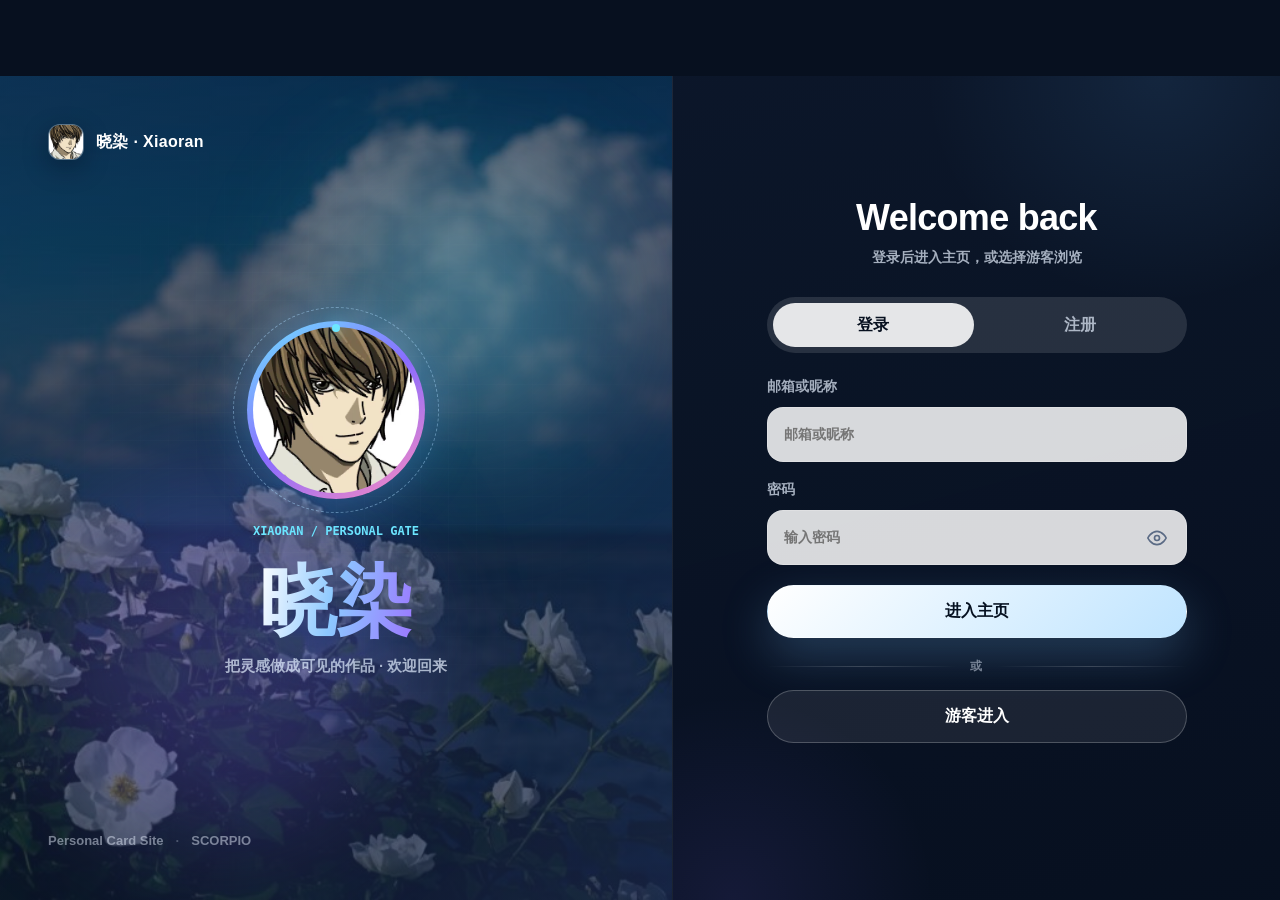
==== commit 3bc079dd: "上线健身之路并优化作品展示" ====
--- a/index.html
+++ b/index.html
@@ -1,63 +1,147 @@
-<!doctype html>
+﻿<!doctype html>
 <html lang="zh-CN">
   <head>
     <meta charset="utf-8" />
-    <meta name="viewport" content="width=device-width, initial-scale=1" />
+    <meta name="viewport" content="width=device-width, initial-scale=1, viewport-fit=cover" />
     <meta name="description" content="晓染的个人主页入口。" />
     <title>晓染 - 入口</title>
-    <link rel="preload" href="assets/site-bg-v3.jpg" as="image" />
+    <link rel="icon" href="favicon.svg" type="image/svg+xml" />
+    <link rel="preload" href="assets/site-bg-roses.jpg" as="image" />
     <link rel="preload" href="assets/avatar.jpg" as="image" />
     <link rel="stylesheet" href="styles.css" />
   </head>
   <body class="entry-page">
-    <main id="top" class="entry-shell">
-      <section class="entry-stage" aria-label="登录入口">
-        <div class="entry-art glass-panel reveal-card">
-          <div class="entry-avatar">
-            <img src="assets/avatar.jpg" alt="晓染头像" width="800" height="800" decoding="async" />
+    <main id="top" class="entry-split" aria-label="登录入口">
+      <!-- 左侧品牌区：参考 CareerCompass 开源登录布局，结合本站玻璃霓虹风格 -->
+      <aside class="entry-hero" aria-hidden="false">
+        <div class="entry-hero-glow entry-hero-glow-a" aria-hidden="true"></div>
+        <div class="entry-hero-glow entry-hero-glow-b" aria-hidden="true"></div>
+        <div class="entry-hero-grid" aria-hidden="true"></div>
+
+        <div class="entry-hero-top">
+          <div class="entry-brand">
+            <img class="entry-brand-mark" src="assets/avatar.jpg" alt="" width="36" height="36" decoding="async" />
+            <span>晓染 · Xiaoran</span>
           </div>
-          <p class="micro">XIAORAN / PERSONAL GATE</p>
-          <h1>晓染</h1>
         </div>
 
-        <div class="entry-form glass-panel reveal-card delay-1">
-          <div class="entry-mark" aria-hidden="true">N</div>
-          <h2>Welcome back</h2>
+        <div class="entry-hero-stage">
+          <div class="entry-avatar-wrap">
+            <div class="entry-avatar">
+              <img src="assets/avatar.jpg" alt="晓染头像" width="800" height="800" decoding="async" />
+            </div>
+            <div class="entry-orbit" aria-hidden="true"></div>
+          </div>
+          <p class="micro entry-hero-kicker">XIAORAN / PERSONAL GATE</p>
+          <h1 class="entry-hero-title">晓染</h1>
+          <p class="entry-hero-line">把灵感做成可见的作品 · 欢迎回来</p>
+        </div>
+
+        <div class="entry-hero-foot">
+          <span>Personal Card Site</span>
+          <span class="entry-hero-dot" aria-hidden="true">·</span>
+          <span>SCORPIO</span>
+        </div>
+      </aside>
+
+      <!-- 右侧表单区 -->
+      <section class="entry-panel">
+        <div class="entry-panel-inner">
+          <div class="entry-brand entry-brand-mobile">
+            <img class="entry-brand-mark" src="assets/avatar.jpg" alt="" width="36" height="36" decoding="async" />
+            <span>晓染 · Xiaoran</span>
+          </div>
+
+          <header class="entry-panel-head">
+            <h2 class="entry-panel-title">Welcome back</h2>
+            <p class="entry-panel-sub">登录后进入主页，或选择游客浏览</p>
+          </header>
+
           <div class="tabs" role="tablist" aria-label="账号表单">
-            <button class="tab active" type="button" data-tab="login">登录</button>
-            <button class="tab" type="button" data-tab="register">注册</button>
+            <button class="tab active" type="button" role="tab" aria-selected="true" data-tab="login">登录</button>
+            <button class="tab" type="button" role="tab" aria-selected="false" data-tab="register">注册</button>
           </div>
 
           <form id="loginForm" class="account-form">
             <label>
               邮箱或昵称
-              <input name="loginName" autocomplete="username" placeholder="3265176894@qq.com" />
+              <input
+                name="loginName"
+                autocomplete="username"
+                placeholder="邮箱或昵称"
+                required
+                data-entry-field
+              />
             </label>
             <label>
               密码
-              <input name="loginPassword" type="password" autocomplete="current-password" placeholder="输入密码" />
+              <div class="password-field">
+                <input
+                  name="loginPassword"
+                  type="password"
+                  autocomplete="current-password"
+                  placeholder="输入密码"
+                  required
+                  minlength="6"
+                  data-entry-field
+                />
+                <button class="password-toggle" type="button" aria-label="显示密码" data-password-toggle>
+                  <svg class="icon-eye" viewBox="0 0 24 24" width="20" height="20" aria-hidden="true" fill="none" stroke="currentColor" stroke-width="2" stroke-linecap="round" stroke-linejoin="round">
+                    <path d="M1 12s4-8 11-8 11 8 11 8-4 8-11 8-11-8-11-8z" />
+                    <circle cx="12" cy="12" r="3" />
+                  </svg>
+                  <svg class="icon-eye-off hidden" viewBox="0 0 24 24" width="20" height="20" aria-hidden="true" fill="none" stroke="currentColor" stroke-width="2" stroke-linecap="round" stroke-linejoin="round">
+                    <path d="M17.94 17.94A10.07 10.07 0 0 1 12 20c-7 0-11-8-11-8a18.45 18.45 0 0 1 5.06-5.94" />
+                    <path d="M9.9 4.24A9.12 9.12 0 0 1 12 4c7 0 11 8 11 8a18.5 18.5 0 0 1-2.16 3.19" />
+                    <line x1="1" y1="1" x2="23" y2="23" />
+                  </svg>
+                </button>
+              </div>
             </label>
-            <button class="button primary" type="submit">进入主页</button>
+            <button class="button primary entry-submit" type="submit">进入主页</button>
           </form>
 
           <form id="registerForm" class="account-form hidden">
             <label>
               昵称
-              <input name="nickname" autocomplete="nickname" placeholder="晓染" />
+              <input name="nickname" autocomplete="nickname" placeholder="晓染" required data-entry-field />
             </label>
             <label>
               邮箱
-              <input name="email" type="email" autocomplete="email" placeholder="you@example.com" />
+              <input name="email" type="email" autocomplete="email" placeholder="you@example.com" required data-entry-field />
             </label>
             <label>
               密码
-              <input name="password" type="password" autocomplete="new-password" placeholder="至少 6 位" />
+              <div class="password-field">
+                <input
+                  name="password"
+                  type="password"
+                  autocomplete="new-password"
+                  placeholder="至少 6 位"
+                  required
+                  minlength="6"
+                  data-entry-field
+                />
+                <button class="password-toggle" type="button" aria-label="显示密码" data-password-toggle>
+                  <svg class="icon-eye" viewBox="0 0 24 24" width="20" height="20" aria-hidden="true" fill="none" stroke="currentColor" stroke-width="2" stroke-linecap="round" stroke-linejoin="round">
+                    <path d="M1 12s4-8 11-8 11 8 11 8-4 8-11 8-11-8-11-8z" />
+                    <circle cx="12" cy="12" r="3" />
+                  </svg>
+                  <svg class="icon-eye-off hidden" viewBox="0 0 24 24" width="20" height="20" aria-hidden="true" fill="none" stroke="currentColor" stroke-width="2" stroke-linecap="round" stroke-linejoin="round">
+                    <path d="M17.94 17.94A10.07 10.07 0 0 1 12 20c-7 0-11-8-11-8a18.45 18.45 0 0 1 5.06-5.94" />
+                    <path d="M9.9 4.24A9.12 9.12 0 0 1 12 4c7 0 11 8 11 8a18.5 18.5 0 0 1-2.16 3.19" />
+                    <line x1="1" y1="1" x2="23" y2="23" />
+                  </svg>
+                </button>
+              </div>
             </label>
-            <button class="button primary" type="submit">创建并进入</button>
+            <button class="button primary entry-submit" type="submit">创建并进入</button>
           </form>
 
+          <div class="entry-divider" aria-hidden="true"><span>或</span></div>
+
           <button class="button secondary guest-button" type="button" data-guest-login>游客进入</button>
-          <p id="accountStatus" class="status" role="status" aria-live="polite"></p>
+          <p id="accountStatus" class="status entry-status" role="status" aria-live="polite"></p>
         </div>
       </section>
     </main>
--- a/styles.css
+++ b/styles.css
@@ -46,20 +46,23 @@
 html {
   scroll-behavior: smooth;
   overflow-x: clip;
+  scroll-padding-top: 120px;
   -webkit-text-size-adjust: 100%;
 }
 
 body {
   min-height: 100vh;
+  min-height: 100dvh;
   margin: 0;
   overflow-x: hidden;
   color: var(--text);
   font-family: var(--font-body);
   line-height: 1.68;
-  background:
-    linear-gradient(120deg, rgba(4, 9, 24, 0.88), rgba(24, 49, 75, 0.62)),
-    url("assets/site-bg-v3.jpg") center center / cover fixed no-repeat,
-    #07101f;
+  /* 默认底色；各页面用 body 类切换整页背景（不是拼接） */
+  background: #07101f;
+  /* 刘海屏安全区 */
+  padding-left: env(safe-area-inset-left, 0);
+  padding-right: env(safe-area-inset-right, 0);
 }
 
 body::before {
@@ -68,10 +71,30 @@
   inset: 0;
   z-index: -2;
   pointer-events: none;
-  background:
-    linear-gradient(120deg, rgba(107, 231, 255, 0.16), transparent 32%),
-    linear-gradient(260deg, rgba(138, 108, 255, 0.18), transparent 36%),
-    linear-gradient(12deg, transparent 42%, rgba(255, 139, 189, 0.1), transparent 72%);
+  /* 默认：海边白玫瑰（首页 / 私信 / 管理等） */
+  background-image:
+    linear-gradient(120deg, rgba(4, 10, 22, 0.62), rgba(18, 40, 62, 0.4)),
+    linear-gradient(120deg, rgba(107, 231, 255, 0.1), transparent 36%),
+    linear-gradient(260deg, rgba(138, 108, 255, 0.12), transparent 42%),
+    url("assets/site-bg-roses.jpg");
+  background-repeat: no-repeat;
+  background-size: auto, auto, auto, cover;
+  background-position: center;
+  background-attachment: fixed;
+}
+
+/* 技能 / 奖状 / 健身之路：整页换樱花背景 */
+body.has-skills-page::before,
+body.has-awards-page::before,
+body.has-fitness-page::before {
+  background-image:
+    linear-gradient(120deg, rgba(4, 10, 22, 0.58), rgba(24, 42, 68, 0.38)),
+    linear-gradient(200deg, rgba(255, 180, 210, 0.08), transparent 40%),
+    linear-gradient(120deg, rgba(107, 231, 255, 0.08), transparent 36%),
+    url("assets/site-bg-sakura.jpg");
+  background-size: auto, auto, auto, cover;
+  background-position: center;
+  background-attachment: fixed;
 }
 
 body::after {
@@ -80,11 +103,12 @@
   inset: 0;
   z-index: -1;
   pointer-events: none;
-  opacity: 0.25;
+  opacity: 0.22;
   background-image:
     linear-gradient(rgba(255, 255, 255, 0.045) 1px, transparent 1px),
     linear-gradient(90deg, rgba(255, 255, 255, 0.035) 1px, transparent 1px);
   background-size: 54px 54px;
+  -webkit-mask-image: linear-gradient(to bottom, #000, transparent 82%);
   mask-image: linear-gradient(to bottom, #000, transparent 82%);
 }
 
@@ -131,29 +155,330 @@
   line-height: 1.08;
 }
 
-.entry-page {
+/* ========== Entry / Login — 固定上一版，不参与全站玫瑰/樱花切换 ========== */
+body.entry-page {
   min-height: 100vh;
+  min-height: 100dvh;
+  overflow: hidden;
+  background: #07101f;
+}
+
+/* 关掉全局玫瑰/樱花层，登录页只保留左右分栏自身背景 */
+body.entry-page::before,
+body.entry-page::after {
+  display: none !important;
+  content: none !important;
+  background: none !important;
+}
+
+body.entry-page.entry-typing .entry-orbit {
+  animation-duration: 8s;
+  border-color: rgba(109, 231, 255, 0.7);
+}
+
+body.entry-page.entry-password-visible .entry-orbit {
+  border-style: solid;
+  border-color: rgba(255, 139, 189, 0.55);
+}
+
+.entry-split {
+  width: 100%;
+  min-height: 100vh;
+  min-height: 100dvh;
+  margin: 0;
+  display: grid;
+  grid-template-columns: minmax(0, 1.05fr) minmax(320px, 0.95fr);
+  overflow: hidden;
+}
+
+/* Left brand panel — 登录页保持独立，不跟全站页面背景切换 */
+.entry-hero {
+  position: relative;
+  display: flex;
+  flex-direction: column;
+  justify-content: space-between;
+  padding: clamp(28px, 4vw, 48px);
+  overflow: hidden;
+  color: var(--text);
   background:
-    linear-gradient(90deg, rgba(255, 255, 255, 0.08), rgba(3, 8, 18, 0.7)),
-    url("assets/site-bg-v3.jpg") center center / cover fixed no-repeat,
+    linear-gradient(145deg, rgba(8, 16, 36, 0.55), rgba(18, 36, 64, 0.72)),
+    linear-gradient(120deg, rgba(95, 179, 255, 0.18), transparent 42%),
+    linear-gradient(300deg, rgba(138, 108, 255, 0.22), transparent 48%),
+    url("assets/site-bg-roses.jpg") center center / cover no-repeat,
+    #0a1528;
+}
+
+.entry-hero-grid {
+  position: absolute;
+  inset: 0;
+  z-index: 0;
+  pointer-events: none;
+  opacity: 0.22;
+  background-image:
+    linear-gradient(rgba(255, 255, 255, 0.07) 1px, transparent 1px),
+    linear-gradient(90deg, rgba(255, 255, 255, 0.05) 1px, transparent 1px);
+  background-size: 28px 28px;
+  mask-image: radial-gradient(ellipse 80% 70% at 50% 45%, #000 20%, transparent 75%);
+}
+
+.entry-hero-glow {
+  position: absolute;
+  border-radius: 50%;
+  filter: blur(64px);
+  pointer-events: none;
+  z-index: 0;
+}
+
+.entry-hero-glow-a {
+  top: 12%;
+  right: 10%;
+  width: min(280px, 40vw);
+  height: min(280px, 40vw);
+  background: rgba(109, 231, 255, 0.28);
+}
+
+.entry-hero-glow-b {
+  bottom: 8%;
+  left: 6%;
+  width: min(360px, 48vw);
+  height: min(360px, 48vw);
+  background: rgba(138, 108, 255, 0.26);
+}
+
+.entry-hero-top,
+.entry-hero-stage,
+.entry-hero-foot {
+  position: relative;
+  z-index: 1;
+}
+
+.entry-brand {
+  display: inline-flex;
+  align-items: center;
+  gap: 12px;
+  font-weight: 800;
+  letter-spacing: 0.02em;
+  color: var(--text-strong);
+}
+
+.entry-brand-mark {
+  width: 36px;
+  height: 36px;
+  border-radius: 12px;
+  object-fit: cover;
+  border: 1px solid rgba(255, 255, 255, 0.28);
+  box-shadow: 0 8px 24px rgba(2, 12, 30, 0.35);
+  background: rgba(255, 255, 255, 0.08);
+}
+
+.entry-brand-mobile {
+  display: none;
+  justify-content: center;
+  margin-bottom: 28px;
+}
+
+.entry-hero-stage {
+  display: grid;
+  justify-items: center;
+  text-align: center;
+  gap: 10px;
+  padding: 24px 0;
+}
+
+.entry-avatar-wrap {
+  position: relative;
+  margin-bottom: 12px;
+}
+
+.entry-orbit {
+  position: absolute;
+  inset: -14px;
+  border-radius: 50%;
+  border: 1px dashed rgba(173, 220, 255, 0.45);
+  animation: entryOrbit 16s linear infinite;
+  pointer-events: none;
+}
+
+.entry-orbit::before {
+  content: "";
+  position: absolute;
+  top: 8%;
+  left: 50%;
+  width: 8px;
+  height: 8px;
+  border-radius: 50%;
+  background: var(--cyan);
+  box-shadow: 0 0 16px rgba(109, 231, 255, 0.9);
+  transform: translateX(-50%);
+}
+
+@keyframes entryOrbit {
+  to {
+    transform: rotate(360deg);
+  }
+}
+
+.entry-hero-kicker {
+  margin: 8px 0 0;
+  letter-spacing: 0.14em;
+}
+
+.entry-hero-title {
+  margin: 0;
+  color: transparent;
+  background: linear-gradient(100deg, #ffffff, #8cc8ff 48%, #9b78ff);
+  -webkit-background-clip: text;
+  background-clip: text;
+  filter: drop-shadow(0 16px 40px rgba(66, 160, 255, 0.25));
+  font-size: clamp(48px, 6vw, 88px);
+}
+
+.entry-hero-line {
+  max-width: 28ch;
+  margin: 0;
+  color: var(--muted);
+  font-size: 15px;
+  font-weight: 700;
+}
+
+.entry-hero-foot {
+  display: flex;
+  flex-wrap: wrap;
+  align-items: center;
+  gap: 8px 12px;
+  color: var(--dim);
+  font-size: 13px;
+  font-weight: 700;
+}
+
+.entry-hero-dot {
+  opacity: 0.55;
+}
+
+/* Right form panel */
+.entry-panel {
+  position: relative;
+  display: flex;
+  align-items: center;
+  justify-content: center;
+  padding: clamp(24px, 4vw, 48px);
+  background:
+    linear-gradient(165deg, rgba(12, 22, 42, 0.96), rgba(7, 16, 31, 0.98)),
     #07101f;
-}
-
+  border-left: 1px solid rgba(255, 255, 255, 0.08);
+}
+
+.entry-panel::before {
+  content: "";
+  position: absolute;
+  inset: 0;
+  pointer-events: none;
+  background:
+    radial-gradient(ellipse 70% 50% at 80% 0%, rgba(95, 179, 255, 0.1), transparent 55%),
+    radial-gradient(ellipse 60% 45% at 10% 100%, rgba(138, 108, 255, 0.1), transparent 55%);
+}
+
+.entry-panel-inner {
+  position: relative;
+  z-index: 1;
+  width: min(100%, 420px);
+}
+
+.entry-panel-head {
+  text-align: center;
+  margin-bottom: 28px;
+}
+
+.entry-panel-title {
+  margin: 0 0 8px;
+  font-size: clamp(28px, 4vw, 36px);
+  font-weight: 800;
+  letter-spacing: -0.02em;
+  color: var(--text-strong);
+}
+
+.entry-panel-sub {
+  margin: 0;
+  color: var(--muted);
+  font-size: 14px;
+  font-weight: 700;
+}
+
+.entry-submit {
+  width: 100%;
+  min-height: 50px;
+  margin-top: 4px;
+}
+
+.entry-divider {
+  display: flex;
+  align-items: center;
+  gap: 14px;
+  margin: 18px 0 14px;
+  color: var(--dim);
+  font-size: 12px;
+  font-weight: 800;
+  letter-spacing: 0.08em;
+}
+
+.entry-divider::before,
+.entry-divider::after {
+  content: "";
+  flex: 1;
+  height: 1px;
+  background: linear-gradient(90deg, transparent, rgba(255, 255, 255, 0.18), transparent);
+}
+
+.entry-status {
+  min-height: 1.4em;
+  margin-top: 14px;
+  text-align: center;
+}
+
+.password-field {
+  position: relative;
+}
+
+.password-field input {
+  padding-right: 48px;
+}
+
+.password-toggle {
+  position: absolute;
+  top: 50%;
+  right: 12px;
+  transform: translateY(-50%);
+  display: grid;
+  place-items: center;
+  width: 36px;
+  height: 36px;
+  padding: 0;
+  border: 0;
+  border-radius: 10px;
+  background: transparent;
+  color: #5b6b85;
+  cursor: pointer;
+  transition: color 160ms ease, background 160ms ease;
+}
+
+.password-toggle:hover {
+  color: #101827;
+  background: rgba(16, 24, 39, 0.08);
+}
+
+.password-toggle:focus-visible {
+  outline: 2px solid rgba(95, 179, 255, 0.55);
+  outline-offset: 2px;
+}
+
+/* Legacy aliases kept for any residual selectors */
 .entry-shell {
-  width: min(1520px, calc(100% - 48px));
+  width: 100%;
   min-height: 100vh;
-  margin: 0 auto;
-  display: grid;
-  place-items: center;
-  padding: 40px 0;
 }
 
 .entry-stage {
-  width: 100%;
-  display: grid;
-  grid-template-columns: minmax(280px, 0.92fr) minmax(320px, 0.72fr);
-  gap: clamp(20px, 4vw, 46px);
-  align-items: stretch;
+  display: contents;
 }
 
 .glass-panel {
@@ -232,16 +557,38 @@
   --reveal-duration: 880ms;
 }
 
-body.has-entry-page .entry-art {
-  --reveal-transform: translateX(-28px) scale(0.98);
-  --reveal-filter: blur(7px);
-  --reveal-duration: 900ms;
-}
-
-body.has-entry-page .entry-form {
-  --reveal-transform: translateX(28px) scale(0.98);
-  --reveal-filter: blur(7px);
-  --reveal-duration: 900ms;
+body.has-entry-page .entry-hero {
+  animation: entrySlideInLeft 900ms cubic-bezier(0.18, 0.9, 0.2, 1) both;
+}
+
+body.has-entry-page .entry-panel-inner {
+  animation: entrySlideInRight 900ms cubic-bezier(0.18, 0.9, 0.2, 1) 110ms both;
+}
+
+@keyframes entrySlideInLeft {
+  from {
+    opacity: 0;
+    transform: translateX(-28px) scale(0.98);
+    filter: blur(7px);
+  }
+  to {
+    opacity: 1;
+    transform: none;
+    filter: none;
+  }
+}
+
+@keyframes entrySlideInRight {
+  from {
+    opacity: 0;
+    transform: translateX(28px) scale(0.98);
+    filter: blur(7px);
+  }
+  to {
+    opacity: 1;
+    transform: none;
+    filter: none;
+  }
 }
 
 .school-page .school-title {
@@ -260,31 +607,8 @@
   --reveal-duration: 880ms;
 }
 
-body.has-skills-page .section-heading,
-body.has-awards-page .section-heading {
-  --reveal-transform: translateY(20px) scaleX(0.985);
-  --reveal-filter: blur(6px);
-  --reveal-duration: 820ms;
-}
-
-body.has-skills-page .showcase-card,
-body.has-awards-page .showcase-card,
-body.has-skills-page .placeholder-card,
-body.has-awards-page .placeholder-card {
-  --reveal-transform: translateY(34px) scale(0.972);
-  --reveal-filter: blur(5px);
-  --reveal-duration: 860ms;
-}
-
-body.has-skills-page .showcase-card:nth-child(3n + 2),
-body.has-awards-page .showcase-card:nth-child(3n + 2) {
-  --reveal-transform: translateY(44px) translateX(10px) scale(0.972);
-}
-
-body.has-skills-page .showcase-card:nth-child(3n),
-body.has-awards-page .showcase-card:nth-child(3n) {
-  --reveal-transform: translateY(28px) translateX(-10px) scale(0.978);
-}
+/* Gallery enter animations powered by AOS (assets/vendor/aos)
+   https://github.com/michalsnik/aos — skills: fade/zoom · awards: flip/slide */
 
 body.has-message-layout .section-heading {
   --reveal-transform: translateY(18px);
@@ -312,43 +636,6 @@
 
 body.has-admin-page .admin-card:nth-child(even) {
   --reveal-transform: translateX(22px) scale(0.985);
-}
-
-.entry-art {
-  min-height: 660px;
-  display: grid;
-  align-content: center;
-  justify-items: center;
-  padding: clamp(28px, 6vw, 70px);
-  text-align: center;
-}
-
-.entry-art::after {
-  content: "";
-  position: absolute;
-  inset: 18px;
-  z-index: 0;
-  border: 1px solid rgba(255, 255, 255, 0.12);
-  border-radius: 10px;
-  background:
-    linear-gradient(120deg, rgba(255, 255, 255, 0.11), transparent 32%),
-    linear-gradient(300deg, rgba(109, 231, 255, 0.13), transparent 42%);
-  clip-path: polygon(0 0, 72% 0, 100% 30%, 100% 100%, 28% 100%, 0 70%);
-  mix-blend-mode: screen;
-  opacity: 0.62;
-}
-
-.entry-art > * {
-  position: relative;
-  z-index: 1;
-}
-
-.entry-art h1 {
-  color: transparent;
-  background: linear-gradient(100deg, #ffffff, #8cc8ff 48%, #9b78ff);
-  -webkit-background-clip: text;
-  background-clip: text;
-  filter: drop-shadow(0 16px 40px rgba(66, 160, 255, 0.25));
 }
 
 .entry-line,
@@ -374,27 +661,6 @@
   height: 100%;
   border-radius: inherit;
   object-fit: cover;
-}
-
-.entry-form {
-  align-self: center;
-  padding: clamp(28px, 4vw, 56px);
-}
-
-.entry-form h2 {
-  margin-bottom: 24px;
-  font-size: clamp(34px, 5vw, 64px);
-}
-
-.entry-mark {
-  width: 52px;
-  height: 52px;
-  margin-bottom: 26px;
-  display: grid;
-  place-items: center;
-  border-radius: 50%;
-  color: #07101f;
-  background: #fff;
 }
 
 .site-header {
@@ -475,10 +741,12 @@
 main {
   width: min(1280px, calc(100% - 40px));
   margin: 0 auto;
+  padding-top: clamp(34px, 6vw, 76px);
 }
 
 .home-main {
   width: min(1280px, calc(100% - 40px));
+  padding-top: 0;
 }
 
 .hero-grid {
@@ -598,6 +866,15 @@
   transform: translateY(-2px);
 }
 
+a:focus-visible,
+button:focus-visible,
+input:focus-visible,
+textarea:focus-visible,
+.tab:focus-visible {
+  outline: 3px solid rgba(109, 231, 255, 0.68);
+  outline-offset: 3px;
+}
+
 .primary {
   color: #051020;
   background: linear-gradient(135deg, #ffffff, #bfe4ff);
@@ -612,7 +889,7 @@
 
 .guest-button {
   width: 100%;
-  margin-top: 12px;
+  min-height: 48px;
 }
 
 .stats-panel {
@@ -654,6 +931,12 @@
   display: grid;
   grid-template-columns: repeat(2, minmax(0, 1fr));
   gap: 22px;
+}
+
+/* 首页红框位置：学校/奖状下方整行「我的健身之路」 */
+.feature-strip .feature-card-wide {
+  grid-column: 1 / -1;
+  min-height: 140px;
 }
 
 .feature-card {
@@ -762,30 +1045,634 @@
   font-size: 18px;
 }
 
-#skills .section-heading,
-#awards .section-heading {
+/* ========== Gallery pages: skills bento + awards archive ========== */
+.gallery-section {
+  padding-top: clamp(28px, 5vw, 56px);
+}
+
+.gallery-head {
+  display: flex;
+  align-items: flex-end;
+  justify-content: space-between;
+  gap: clamp(16px, 3vw, 32px);
+  margin-bottom: clamp(22px, 3.5vw, 34px);
+  flex-wrap: wrap;
+}
+
+.gallery-head-copy {
+  min-width: min(100%, 280px);
+  flex: 1 1 320px;
+}
+
+.gallery-kicker {
+  margin: 0 0 10px;
+  letter-spacing: 0.16em;
+  color: var(--cyan);
+  font-weight: 800;
+}
+
+.gallery-head h1 {
+  margin: 0 0 10px;
+  font-size: clamp(40px, 6.5vw, 72px);
+  line-height: 1.05;
+  color: transparent;
+  background: linear-gradient(100deg, #ffffff 10%, #8cc8ff 55%, #b39bff);
+  -webkit-background-clip: text;
+  background-clip: text;
+}
+
+.gallery-lead {
+  margin: 0;
+  max-width: 36ch;
+  color: var(--muted);
+  font-size: clamp(14px, 1.6vw, 16px);
+  font-weight: 700;
+}
+
+.gallery-head-meta {
+  display: grid;
+  grid-template-columns: 1fr 1fr;
+  gap: 0;
+  min-width: min(100%, 220px);
+  overflow: hidden;
+  padding: 0;
+}
+
+.gallery-head-meta > div {
+  display: grid;
+  gap: 4px;
+  padding: 16px 20px;
+  text-align: center;
+}
+
+.gallery-head-meta > div:first-child {
+  border-right: 1px solid rgba(255, 255, 255, 0.12);
+}
+
+.gallery-head-meta strong {
+  color: var(--text-strong);
+  font-size: clamp(22px, 2.4vw, 28px);
+  font-weight: 900;
+  letter-spacing: 0.04em;
+}
+
+.gallery-head-meta span {
+  color: var(--dim);
+  font-size: 12px;
+  font-weight: 800;
+  letter-spacing: 0.08em;
+  text-transform: uppercase;
+}
+
+/* ========== Skills: magazine feature + masonry (no image crop) ========== */
+.skill-feature {
+  display: grid;
+  grid-template-columns: minmax(0, 1.15fr) minmax(240px, 0.72fr);
+  gap: 0;
+  overflow: hidden;
+  margin-bottom: clamp(16px, 2.2vw, 22px);
+  transition: transform 220ms ease, box-shadow 220ms ease;
+}
+
+.skill-feature:hover {
+  transform: translateY(-3px);
+  box-shadow:
+    0 28px 70px rgba(2, 12, 30, 0.48),
+    0 0 0 1px rgba(172, 217, 255, 0.2);
+}
+
+.skill-feature-frame {
+  display: grid;
+  place-items: center;
+  min-height: 0;
+  padding: clamp(14px, 2.2vw, 22px);
+  background:
+    radial-gradient(circle at 20% 15%, rgba(109, 231, 255, 0.12), transparent 48%),
+    rgba(6, 12, 26, 0.55);
+  border-right: 1px solid rgba(255, 255, 255, 0.1);
+}
+
+.skill-feature-frame img {
+  width: 100%;
+  height: auto;
+  max-height: min(68vh, 720px);
+  object-fit: contain;
+  object-position: center;
+  border-radius: 10px;
+  box-shadow: 0 18px 50px rgba(0, 0, 0, 0.35);
+  transition: transform 480ms cubic-bezier(0.18, 0.9, 0.2, 1);
+}
+
+.skill-feature:hover .skill-feature-frame img {
+  transform: scale(1.015);
+}
+
+.skill-feature-copy {
+  display: grid;
+  align-content: center;
+  gap: 12px;
+  padding: clamp(22px, 3.5vw, 40px);
+  background:
+    linear-gradient(165deg, rgba(255, 255, 255, 0.08), transparent 55%),
+    rgba(10, 18, 34, 0.4);
+}
+
+.skill-feature-copy h2 {
+  margin: 0;
+  font-size: clamp(28px, 3.4vw, 42px);
+  line-height: 1.12;
+}
+
+.skill-feature-copy p {
+  margin: 0;
+  color: var(--muted);
+  font-weight: 700;
+  font-size: 15px;
+  line-height: 1.55;
+  max-width: 28ch;
+}
+
+/* CSS columns masonry: each poster keeps native aspect ratio */
+.skills-masonry {
+  column-count: 3;
+  column-gap: clamp(12px, 1.8vw, 18px);
+}
+
+.poster-card {
+  break-inside: avoid;
+  -webkit-column-break-inside: avoid;
+  page-break-inside: avoid;
+  display: flex;
+  flex-direction: column;
+  margin: 0 0 clamp(12px, 1.8vw, 18px);
+  overflow: hidden;
+  background: rgba(8, 16, 32, 0.42);
+  transition: transform 220ms cubic-bezier(0.18, 0.9, 0.2, 1), box-shadow 220ms ease;
+}
+
+.poster-card.glass-panel::before {
+  opacity: 0.08;
+  animation-duration: 14s;
+}
+
+.poster-frame {
+  display: block;
+  width: 100%;
+  background: rgba(255, 255, 255, 0.04);
+  border-bottom: 1px solid rgba(255, 255, 255, 0.1);
+  overflow: hidden;
+}
+
+.poster-frame img {
+  display: block;
+  width: 100%;
+  height: auto;
+  object-fit: contain;
+  vertical-align: middle;
+  transition: transform 480ms cubic-bezier(0.18, 0.9, 0.2, 1);
+}
+
+.poster-caption {
+  display: grid;
+  gap: 6px;
+  padding: 14px 16px 16px;
+}
+
+.poster-caption .tag {
+  margin-bottom: 2px;
+}
+
+.poster-caption h2 {
+  margin: 0;
+  font-size: clamp(17px, 1.5vw, 20px);
+  font-weight: 900;
+  line-height: 1.25;
+  color: var(--text-strong);
+}
+
+.poster-caption p {
+  margin: 0;
+  color: var(--muted);
+  font-size: 13px;
+  font-weight: 700;
+  line-height: 1.4;
+}
+
+.poster-card:hover {
+  transform: translateY(-5px);
+  box-shadow:
+    0 26px 64px rgba(2, 12, 30, 0.5),
+    0 0 0 1px rgba(172, 217, 255, 0.22);
+}
+
+.poster-card:hover .poster-frame img {
+  transform: scale(1.03);
+}
+
+.poster-add {
+  min-height: 180px;
+  margin-bottom: clamp(12px, 1.8vw, 18px);
+}
+
+/* Gallery upload slots */
+.gallery-upload-slot {
+  cursor: default;
+  position: relative;
+}
+
+.gallery-upload-slot.is-uploadable {
+  cursor: pointer;
+}
+
+.gallery-upload-slot.is-uploadable:hover {
+  transform: translateY(-4px);
+  box-shadow:
+    0 22px 56px rgba(2, 12, 30, 0.45),
+    0 0 0 1px rgba(109, 231, 255, 0.28);
+}
+
+.gallery-upload-slot.is-uploading {
+  opacity: 0.72;
+  pointer-events: none;
+}
+
+.gallery-upload-slot:not(.is-uploadable) em {
+  color: var(--dim);
+}
+
+.gallery-delete {
+  margin-top: 8px;
+  width: fit-content;
+  min-height: 34px;
+  padding: 6px 12px;
+  border: 1px solid rgba(255, 139, 189, 0.35);
+  border-radius: 999px;
+  background: rgba(255, 80, 120, 0.12);
+  color: #ffd0de;
+  font: inherit;
+  font-size: 12px;
+  font-weight: 800;
+  cursor: pointer;
+}
+
+.gallery-delete:hover {
+  background: rgba(255, 80, 120, 0.22);
+}
+
+.admin-gallery-note {
+  margin: 0 0 16px;
+  font-size: 14px !important;
+  min-height: auto !important;
+  border: 0 !important;
+  padding: 0 !important;
+  background: none !important;
+  box-shadow: none !important;
+  color: var(--muted) !important;
+  font-family: inherit !important;
+  line-height: 1.55 !important;
+}
+
+.admin-gallery-note code {
+  color: var(--cyan);
+  font-size: 12px;
+}
+
+.admin-upload-grid {
+  display: grid;
+  grid-template-columns: repeat(2, minmax(0, 1fr));
+  gap: 14px;
+  margin-bottom: 18px;
+}
+
+.admin-upload-card {
+  display: grid;
+  gap: 8px;
+  padding: 20px 18px;
+  cursor: pointer;
+  transition: transform 180ms ease, box-shadow 180ms ease;
+}
+
+.admin-upload-card strong {
+  font-size: 18px;
+}
+
+.admin-upload-card em {
+  font-style: normal;
+  color: var(--dim);
+  font-size: 13px;
+  font-weight: 700;
+}
+
+.admin-list .admin-gallery-item,
+.admin-gallery-item {
+  display: grid;
+  grid-template-columns: 64px minmax(0, 1fr) auto;
+  gap: 12px;
+  align-items: center;
+}
+
+.admin-gallery-item img {
+  width: 64px;
+  height: 64px;
+  object-fit: cover;
+  border-radius: 10px;
+  border: 1px solid rgba(255, 255, 255, 0.12);
+}
+
+@media (max-width: 720px) {
+  .admin-upload-grid {
+    grid-template-columns: 1fr;
+  }
+}
+
+/* ========== Fitness Journey v16: vertical curved-arrow story ========== */
+.fitness-timeline {
+  position: relative;
   grid-template-columns: minmax(0, 1fr);
-  align-items: center;
-}
-
-#skills .section-note,
-#awards .section-note {
+  gap: clamp(66px, 7vw, 82px);
+  width: 100%;
+  max-width: 760px;
+  margin: 0 auto;
+  overflow: visible;
+}
+
+.fitness-node {
+  width: min(82%, 600px);
+}
+
+.fitness-node:nth-child(odd) {
+  justify-self: start;
+}
+
+.fitness-node:nth-child(even) {
+  justify-self: end;
+}
+
+.fitness-node:not(:last-child)::after {
+  content: "";
+  position: absolute;
+  z-index: 2;
+  right: 5%;
+  bottom: clamp(-72px, -6.2vw, -62px);
+  width: clamp(86px, 9vw, 112px);
+  aspect-ratio: 5 / 3;
+  pointer-events: none;
+  background: url("assets/fitness-arrow.svg") center / contain no-repeat;
+  opacity: 0.9;
+  filter: drop-shadow(0 0 10px rgba(109, 231, 255, 0.24));
+  animation: fitnessArrowDrift 2.8s ease-in-out infinite;
+}
+
+.fitness-node:nth-child(even):not(:last-child)::after {
+  right: auto;
+  left: 5%;
+  transform: scaleX(-1);
+  animation-name: fitnessArrowDriftReverse;
+}
+
+.fitness-card {
+  isolation: isolate;
+}
+
+@keyframes fitnessArrowDrift {
+  0%, 100% { transform: translateY(0); opacity: 0.72; }
+  50% { transform: translateY(4px); opacity: 1; }
+}
+
+@keyframes fitnessArrowDriftReverse {
+  0%, 100% { transform: scaleX(-1) translateY(0); opacity: 0.72; }
+  50% { transform: scaleX(-1) translateY(4px); opacity: 1; }
+}
+
+@media (max-width: 720px) {
+  .fitness-timeline {
+    gap: 62px;
+  }
+
+  .fitness-node,
+  .fitness-node:nth-child(odd),
+  .fitness-node:nth-child(even) {
+    width: 100%;
+    justify-self: stretch;
+  }
+
+  .fitness-node:not(:last-child)::after,
+  .fitness-node:nth-child(even):not(:last-child)::after {
+    right: calc(50% - 43px);
+    bottom: -58px;
+    left: auto;
+    width: 86px;
+  }
+}
+
+@media (prefers-reduced-motion: reduce) {
+  .fitness-node:not(:last-child)::after {
+    animation: none;
+  }
+}
+
+/* Awards: archive wall (different from skills) */
+.awards-layout {
+  display: grid;
+  gap: clamp(16px, 2.2vw, 22px);
+}
+
+.award-hero {
+  display: grid;
+  grid-template-columns: minmax(0, 1.35fr) minmax(240px, 0.72fr);
+  gap: 0;
+  overflow: hidden;
+  min-height: 320px;
+  transition: transform 220ms ease, box-shadow 220ms ease;
+}
+
+.award-hero.glass-panel::before,
+.award-tile.glass-panel::before {
+  opacity: 0.1;
+}
+
+.award-hero:hover {
+  transform: translateY(-3px);
+  box-shadow:
+    0 28px 70px rgba(2, 12, 30, 0.48),
+    0 0 0 1px rgba(172, 217, 255, 0.2);
+}
+
+.award-hero-media {
+  position: relative;
+  min-height: 280px;
+  background:
+    radial-gradient(circle at 30% 20%, rgba(109, 231, 255, 0.12), transparent 50%),
+    rgba(255, 255, 255, 0.06);
+}
+
+.award-hero-media img {
+  width: 100%;
+  height: 100%;
+  max-height: min(70vh, 640px);
+  object-fit: contain;
+  object-position: center;
+  padding: clamp(16px, 3vw, 28px);
+}
+
+.award-hero-copy {
+  display: grid;
+  align-content: center;
+  gap: 12px;
+  padding: clamp(22px, 3.5vw, 36px);
+  border-left: 1px solid rgba(255, 255, 255, 0.1);
+  background:
+    linear-gradient(160deg, rgba(255, 255, 255, 0.08), transparent 55%),
+    rgba(12, 22, 40, 0.35);
+}
+
+.award-hero-copy h2 {
+  margin: 0;
+  font-size: clamp(28px, 3.4vw, 40px);
+  line-height: 1.12;
+}
+
+.award-hero-copy > p {
+  margin: 0;
+  color: var(--muted);
+  font-weight: 700;
+  font-size: 15px;
+}
+
+.award-hero-meta {
+  list-style: none;
+  margin: 10px 0 0;
+  padding: 0;
+  display: grid;
+  gap: 10px;
+}
+
+.award-hero-meta li {
   display: flex;
   align-items: center;
-  min-height: 132px;
-  border-left: 1px solid rgba(109, 231, 255, 0.36);
-  border-radius: 10px;
-  padding: clamp(16px, 2.3vw, 28px);
-  color: rgba(247, 251, 255, 0.92);
+  justify-content: space-between;
+  gap: 12px;
+  padding: 10px 14px;
+  border-radius: 12px;
+  border: 1px solid rgba(255, 255, 255, 0.12);
+  background: rgba(255, 255, 255, 0.06);
+}
+
+.award-hero-meta span {
+  color: var(--dim);
+  font-size: 12px;
+  font-weight: 800;
+  letter-spacing: 0.06em;
+}
+
+.award-hero-meta strong {
+  color: var(--text-strong);
+  font-size: 14px;
+  font-weight: 900;
+}
+
+.awards-wall {
+  display: grid;
+  grid-template-columns: repeat(3, minmax(0, 1fr));
+  gap: clamp(12px, 1.8vw, 18px);
+}
+
+.award-tile {
+  display: flex;
+  flex-direction: column;
+  overflow: hidden;
+  min-height: 0;
+  transition: transform 220ms ease, box-shadow 220ms ease;
+}
+
+.award-tile:hover {
+  transform: translateY(-4px);
+  box-shadow:
+    0 24px 60px rgba(2, 12, 30, 0.45),
+    0 0 0 1px rgba(172, 217, 255, 0.18);
+}
+
+.award-tile-media {
+  position: relative;
+  aspect-ratio: 4 / 3;
+  display: grid;
+  place-items: center;
   background:
-    linear-gradient(115deg, rgba(109, 231, 255, 0.13), rgba(255, 255, 255, 0.055)),
-    rgba(255, 255, 255, 0.045);
-  box-shadow: inset 0 1px 0 rgba(255, 255, 255, 0.12);
-  font-family: "白无常可可体", "Bai Wu Chang Ke Ke", "Microsoft YaHei UI", "PingFang SC", sans-serif;
-  font-size: clamp(32px, 3.2vw, 52px);
-  line-height: 1.32;
-}
-
+    radial-gradient(circle at 50% 20%, rgba(109, 231, 255, 0.08), transparent 55%),
+    rgba(255, 255, 255, 0.07);
+  border-bottom: 1px solid rgba(255, 255, 255, 0.1);
+  overflow: hidden;
+  padding: 10px;
+}
+
+.award-tile-media img {
+  width: 100%;
+  height: 100%;
+  object-fit: contain;
+  object-position: center;
+  transition: transform 420ms ease;
+}
+
+.award-tile:hover .award-tile-media img {
+  transform: scale(1.05);
+}
+
+.award-tile-body {
+  padding: 14px 16px 16px;
+  display: grid;
+  gap: 6px;
+}
+
+.award-tile-body h2 {
+  margin: 0;
+  font-size: 18px;
+  font-weight: 900;
+  line-height: 1.25;
+}
+
+.award-tile-add {
+  min-height: 220px;
+}
+
+/* Shared placeholder (skills + awards) */
+.placeholder-card {
+  min-height: 220px;
+  display: grid;
+  place-items: center;
+  align-content: center;
+  gap: 8px;
+  color: var(--dim);
+  text-align: center;
+  padding: 24px;
+  transition: transform 180ms ease, box-shadow 180ms ease;
+}
+
+.placeholder-card span {
+  width: 64px;
+  height: 64px;
+  display: grid;
+  place-items: center;
+  border: 1px solid var(--line);
+  border-radius: 999px;
+  color: var(--text-strong);
+  font-size: 36px;
+  background: rgba(255, 255, 255, 0.06);
+  box-shadow: 0 0 28px rgba(109, 231, 255, 0.12);
+}
+
+.placeholder-card strong {
+  color: var(--text-strong);
+  font-size: 16px;
+}
+
+.placeholder-card em {
+  font-style: normal;
+  font-size: 12px;
+  font-weight: 700;
+  color: var(--dim);
+}
+
+/* Legacy card-grid kept for any residual pages */
 .card-grid {
   display: grid;
   grid-template-columns: repeat(3, minmax(0, 1fr));
@@ -806,80 +1693,13 @@
   border-bottom: 1px solid rgba(255, 255, 255, 0.12);
 }
 
-.showcase-card div,
-.award-card h2 {
+.showcase-card div {
   padding: 18px;
 }
 
-.showcase-card h2,
-.award-card h2 {
+.showcase-card h2 {
   margin: 8px 0 0;
   font-size: 24px;
-}
-
-#skills .skills-grid {
-  align-items: start;
-}
-
-#skills .skill-card {
-  min-height: auto;
-}
-
-#skills .skill-card img {
-  width: 100%;
-  height: auto;
-  aspect-ratio: auto;
-  object-fit: contain;
-  background: rgba(255, 255, 255, 0.08);
-}
-
-#skills .skill-card-wide {
-  grid-column: span 2;
-}
-
-#skills .skill-card-wide img {
-  width: 100%;
-}
-
-#skills .placeholder-card {
-  min-height: 300px;
-}
-
-.award-media {
-  contain: paint;
-  display: grid;
-  place-items: center;
-  aspect-ratio: 1.06;
-  background: rgba(255, 255, 255, 0.09);
-  border-bottom: 1px solid rgba(255, 255, 255, 0.12);
-}
-
-.award-media img {
-  width: 100%;
-  height: 100%;
-  object-fit: cover;
-}
-
-.placeholder-card {
-  min-height: 340px;
-  display: grid;
-  place-items: center;
-  align-content: center;
-  gap: 12px;
-  color: var(--dim);
-  text-align: center;
-  transition: transform 180ms ease, box-shadow 180ms ease;
-}
-
-.placeholder-card span {
-  width: 70px;
-  height: 70px;
-  display: grid;
-  place-items: center;
-  border: 1px solid var(--line);
-  border-radius: 999px;
-  color: var(--text-strong);
-  font-size: 42px;
 }
 
 .school-grid {
@@ -930,6 +1750,7 @@
 
 .school-page {
   min-height: 100vh;
+  /* 学校页：只用校园图 */
   background:
     linear-gradient(90deg, rgba(3, 8, 18, 0.94) 0%, rgba(10, 24, 42, 0.78) 38%, rgba(20, 31, 48, 0.42) 74%, rgba(20, 31, 48, 0.66) 100%),
     url("assets/school-campus-bg.jpg") center center / cover fixed no-repeat,
@@ -937,10 +1758,8 @@
 }
 
 .school-page::before {
-  z-index: 0;
-  background:
-    linear-gradient(90deg, rgba(3, 8, 18, 0.72), transparent 48%),
-    linear-gradient(180deg, rgba(7, 16, 31, 0.04), rgba(7, 16, 31, 0.44));
+  /* 关掉全局玫瑰/樱花层，学校只用 body 上的校园背景 */
+  display: none;
 }
 
 .school-page .site-header,
@@ -1245,6 +2064,12 @@
   background: rgba(255, 255, 255, 0.08);
 }
 
+.gate a {
+  color: var(--text-strong);
+  text-decoration-color: rgba(109, 231, 255, 0.72);
+  text-underline-offset: 4px;
+}
+
 .message-layout {
   display: grid;
   grid-template-columns: minmax(280px, 0.76fr) minmax(0, 1fr);
@@ -1439,10 +2264,79 @@
     transform: none;
     filter: none;
   }
+
+  [data-aos] {
+    opacity: 1 !important;
+    transform: none !important;
+    transition: none !important;
+  }
 }
 
 @media (max-width: 1060px) {
-  .entry-stage,
+  .entry-split {
+    grid-template-columns: 1fr;
+    min-height: auto;
+    overflow: visible;
+  }
+
+  body.entry-page {
+    overflow: auto;
+    overflow-x: hidden;
+  }
+
+  .entry-hero {
+    min-height: min(38vh, 320px);
+    padding: 22px 22px 28px;
+    /* 平板/手机顶部：玫瑰图完整可见 */
+    background:
+      linear-gradient(180deg, rgba(8, 16, 36, 0.35) 0%, rgba(8, 16, 36, 0.72) 100%),
+      linear-gradient(120deg, rgba(95, 179, 255, 0.12), transparent 50%),
+      url("assets/site-bg-roses.jpg") center 30% / cover no-repeat,
+      #0a1528;
+  }
+
+  .entry-hero-stage {
+    padding: 8px 0 4px;
+  }
+
+  .entry-hero-title {
+    font-size: clamp(40px, 12vw, 56px);
+  }
+
+  .entry-avatar,
+  .entry-avatar-wrap .entry-avatar {
+    width: min(120px, 28vw);
+  }
+
+  .entry-panel {
+    border-left: 0;
+    border-top: 1px solid rgba(255, 255, 255, 0.08);
+    padding: 28px 22px max(40px, env(safe-area-inset-bottom, 0px));
+    align-items: flex-start;
+    min-height: auto;
+  }
+
+  .entry-panel-inner {
+    width: 100%;
+    max-width: 420px;
+    margin: 0 auto;
+  }
+
+  .entry-brand-mobile {
+    display: inline-flex;
+  }
+
+  .entry-submit,
+  .guest-button,
+  .account-form .button {
+    min-height: 48px;
+  }
+
+  .password-toggle {
+    width: 44px;
+    height: 44px;
+  }
+
   .hero-grid,
   .school-grid,
   .message-layout,
@@ -1452,6 +2346,41 @@
     grid-template-columns: 1fr;
   }
 
+  /* Tablet: magazine + awards */
+  .skill-feature {
+    grid-template-columns: 1fr;
+  }
+
+  .skill-feature-frame {
+    border-right: 0;
+    border-bottom: 1px solid rgba(255, 255, 255, 0.1);
+  }
+
+  .skill-feature-frame img {
+    max-height: min(52vh, 520px);
+  }
+
+  .skills-masonry {
+    column-count: 2;
+  }
+
+  .award-hero {
+    grid-template-columns: 1fr;
+  }
+
+  .award-hero-copy {
+    border-left: 0;
+    border-top: 1px solid rgba(255, 255, 255, 0.1);
+  }
+
+  .award-hero-media {
+    min-height: 240px;
+  }
+
+  .awards-wall {
+    grid-template-columns: repeat(2, minmax(0, 1fr));
+  }
+
   .admin-card-wide {
     grid-column: auto;
   }
@@ -1462,7 +2391,15 @@
     grid-row: auto;
   }
 
-  .feature-strip,
+  .feature-strip {
+    grid-template-columns: 1fr;
+  }
+
+  .feature-strip .feature-card-wide {
+    grid-column: 1 / -1;
+    min-height: 120px;
+  }
+
   .card-grid {
     grid-template-columns: repeat(2, minmax(0, 1fr));
   }
@@ -1483,37 +2420,90 @@
 
 @media (max-width: 720px) {
   body {
+    background: #07101f;
+  }
+
+  body::before {
+    /* iOS 上 fixed 背景易失效/卡顿，改 scroll + 略加深遮罩保证字可读 */
+    background-attachment: scroll;
+    background-size: auto, auto, auto, cover;
+    background-position: center top;
+    background-image:
+      linear-gradient(180deg, rgba(4, 10, 22, 0.72) 0%, rgba(7, 16, 31, 0.58) 45%, rgba(7, 16, 31, 0.78) 100%),
+      linear-gradient(120deg, rgba(107, 231, 255, 0.08), transparent 40%),
+      linear-gradient(260deg, rgba(138, 108, 255, 0.1), transparent 45%),
+      url("assets/site-bg-roses.jpg");
+  }
+
+  body.has-skills-page::before,
+  body.has-awards-page::before {
+    background-attachment: scroll;
+    background-position: center top;
+    background-image:
+      linear-gradient(180deg, rgba(4, 10, 22, 0.7) 0%, rgba(12, 22, 40, 0.55) 45%, rgba(7, 16, 31, 0.8) 100%),
+      linear-gradient(200deg, rgba(255, 180, 210, 0.08), transparent 42%),
+      linear-gradient(120deg, rgba(107, 231, 255, 0.06), transparent 40%),
+      url("assets/site-bg-sakura.jpg");
+  }
+
+  body.entry-page {
+    background: #07101f;
+  }
+
+  body.entry-page::before,
+  body.entry-page::after {
+    display: none !important;
+  }
+
+  .school-page {
     background:
-      linear-gradient(180deg, rgba(6, 12, 28, 0.72), rgba(7, 16, 31, 0.9)),
-      url("assets/site-bg-mobile-v3.jpg") center top / cover fixed no-repeat,
+      linear-gradient(180deg, rgba(3, 8, 18, 0.78) 0%, rgba(7, 16, 31, 0.82) 38%, rgba(7, 16, 31, 0.94) 100%),
+      url("assets/school-campus-bg-mobile.jpg") center top / cover scroll no-repeat,
       #07101f;
+  }
+
+  .school-page::before {
+    display: none;
   }
 
   main,
   .home-main,
-  .entry-shell {
-    width: calc(100% - 28px);
-  }
-
-  .entry-stage,
+  .section {
+    width: calc(100% - 24px);
+    max-width: 100%;
+    box-sizing: border-box;
+  }
+
+  .gallery-section {
+    padding-top: 18px;
+    padding-bottom: max(28px, env(safe-area-inset-bottom, 0px));
+  }
+
+  .entry-split {
+    width: 100%;
+  }
+
   .card-grid,
   .feature-strip,
   .stats-panel {
     grid-template-columns: 1fr;
   }
 
-  .entry-art {
-    min-height: auto;
-    padding: 30px 22px;
+  .feature-strip .feature-card-wide {
+    grid-column: 1 / -1;
   }
 
   .site-header {
-    top: 10px;
-    width: calc(100% - 20px);
+    top: max(8px, env(safe-area-inset-top, 0px));
+    width: calc(100% - 16px);
+    max-width: 100%;
     align-items: flex-start;
     flex-direction: column;
-    border-radius: 26px;
+    border-radius: 22px;
     gap: 4px;
+    padding: 10px 10px 8px;
+    margin-left: auto;
+    margin-right: auto;
   }
 
   nav {
@@ -1525,6 +2515,7 @@
     padding-bottom: 2px;
     scrollbar-width: none;
     -webkit-overflow-scrolling: touch;
+    touch-action: pan-x;
   }
 
   nav::-webkit-scrollbar {
@@ -1533,24 +2524,91 @@
 
   nav a {
     flex: 0 0 auto;
-    min-height: 36px;
-    padding: 6px 12px;
+    min-height: 40px;
+    padding: 8px 14px;
     font-size: 13px;
   }
 
   .hero-grid {
-    padding-top: 26px;
+    padding-top: 18px;
+    gap: 14px;
+  }
+
+  .profile-panel {
+    padding: 22px;
+  }
+
+  .profile-panel h1 {
+    margin-top: 14px;
+    font-size: clamp(46px, 15vw, 64px);
+  }
+
+  .profile-subtitle {
+    font-size: 18px;
+  }
+
+  .avatar-ring {
+    width: clamp(110px, 34vw, 150px);
+    height: clamp(110px, 34vw, 150px);
+  }
+
+  /* 登录手机：顶部玫瑰品牌区 + 下方表单 */
+  .entry-hero {
+    min-height: min(34vh, 280px);
+    padding: max(16px, env(safe-area-inset-top, 0px)) 18px 22px;
+  }
+
+  .entry-hero-line {
+    font-size: 13px;
+    max-width: 28ch;
+  }
+
+  .entry-hero-foot {
+    display: none;
+  }
+
+  .entry-panel {
+    padding: 22px 18px max(32px, calc(16px + env(safe-area-inset-bottom, 0px)));
+  }
+
+  .entry-panel-title {
+    font-size: clamp(26px, 8vw, 32px);
+  }
+
+  .entry-panel-sub {
+    font-size: 13px;
+  }
+
+  .tabs {
+    margin-bottom: 16px;
+  }
+
+  .tab {
+    min-height: 44px;
+  }
+
+  .account-form label {
+    font-size: 13px;
+  }
+
+  .account-form input {
+    min-height: 48px;
+    font-size: 16px; /* 避免 iOS 聚焦自动放大 */
+    border-radius: 14px;
   }
 
   .hero-panel h2 {
     font-size: clamp(38px, 14vw, 60px);
   }
 
-  .school-page {
-    background:
-      linear-gradient(180deg, rgba(3, 8, 18, 0.72) 0%, rgba(7, 16, 31, 0.78) 38%, rgba(7, 16, 31, 0.94) 100%),
-      url("assets/school-campus-bg-mobile.jpg") center top / cover fixed no-repeat,
-      #07101f;
+  .button,
+  .guest-button {
+    min-height: 48px;
+  }
+
+  .glass-panel {
+    backdrop-filter: blur(16px) saturate(1.2);
+    -webkit-backdrop-filter: blur(16px) saturate(1.2);
   }
 
   .school-command-main {
@@ -1650,58 +2708,515 @@
     border-bottom: 0;
   }
 
-  .showcase-card,
+  /* Mobile: single-column galleries, full images */
+  .gallery-head {
+    align-items: stretch;
+    margin-bottom: 16px;
+    gap: 12px;
+  }
+
+  .gallery-head-meta {
+    width: 100%;
+    min-width: 0;
+  }
+
+  .gallery-head h1 {
+    font-size: clamp(34px, 10vw, 46px);
+  }
+
+  .gallery-lead {
+    font-size: 13px;
+  }
+
+  .skill-feature {
+    margin-bottom: 14px;
+  }
+
+  .skill-feature-frame {
+    padding: 12px;
+  }
+
+  .skill-feature-frame img {
+    max-height: min(70vh, 520px);
+    width: 100%;
+  }
+
+  .skill-feature-copy {
+    padding: 16px 14px 18px;
+  }
+
+  .skill-feature-copy h2 {
+    font-size: clamp(22px, 6.5vw, 30px);
+  }
+
+  .skill-feature-copy p {
+    font-size: 14px;
+    max-width: none;
+  }
+
+  .skills-masonry {
+    column-count: 1;
+    column-gap: 0;
+  }
+
+  .poster-card {
+    margin-bottom: 12px;
+  }
+
+  .poster-caption {
+    padding: 12px 14px 14px;
+  }
+
+  .poster-caption h2 {
+    font-size: 17px;
+  }
+
+  .poster-add,
+  .award-tile-add {
+    min-height: 120px;
+  }
+
+  .award-hero {
+    min-height: 0;
+  }
+
+  .award-hero-media {
+    min-height: 180px;
+    aspect-ratio: 4 / 3;
+  }
+
+  .award-hero-media img {
+    padding: 12px;
+  }
+
+  .award-hero-copy {
+    padding: 16px 14px 18px;
+  }
+
+  .award-hero-copy h2 {
+    font-size: clamp(22px, 6.5vw, 30px);
+  }
+
+  .awards-wall {
+    grid-template-columns: 1fr;
+    gap: 12px;
+  }
+
+  .award-tile-media {
+    aspect-ratio: 16 / 11;
+  }
+
   .placeholder-card {
-    min-height: 280px;
-  }
-
-  .award-media {
-    aspect-ratio: 1.22;
-  }
-
-  #awards .showcase-card {
-    animation-delay: 0ms;
-  }
-
-  .award-card:nth-child(1) .award-media {
-    aspect-ratio: 0.78;
-  }
-
-  .award-card:nth-child(4) .award-media {
-    aspect-ratio: 0.82;
-  }
-
-  #skills .skills-grid {
-    grid-template-columns: 1fr;
-  }
-
-  #skills .skill-card-wide {
-    grid-column: auto;
-  }
-
-  #skills .skill-card img {
-    height: auto;
-    aspect-ratio: auto;
-    object-fit: contain;
-  }
-
-  #skills .section-heading,
-  #awards .section-heading {
-    grid-template-columns: 1fr;
-  }
-
-  #skills .section-note,
-  #awards .section-note {
     min-height: 112px;
-    border-left: 0;
-    border-top: 1px solid rgba(109, 231, 255, 0.34);
-    padding: 18px;
-    font-size: clamp(30px, 9vw, 42px);
+    padding: 18px 14px;
+  }
+
+  .gallery-upload-slot {
+    -webkit-tap-highlight-color: transparent;
+  }
+
+  .gallery-delete {
+    min-height: 40px;
+    padding: 8px 14px;
   }
 
   .floating-music {
-    right: 12px;
-    bottom: 12px;
-    max-width: calc(100vw - 24px);
-  }
-}
+    right: max(10px, env(safe-area-inset-right, 0px));
+    bottom: max(10px, env(safe-area-inset-bottom, 0px));
+    max-width: calc(100vw - 20px - env(safe-area-inset-left, 0px) - env(safe-area-inset-right, 0px));
+  }
+
+  footer {
+    padding-bottom: max(28px, env(safe-area-inset-bottom, 0px));
+  }
+}
+
+/* 超小屏（窄手机） */
+@media (max-width: 380px) {
+  .entry-hero {
+    min-height: min(30vh, 220px);
+    padding: 14px 14px 18px;
+  }
+
+  .entry-panel {
+    padding: 18px 14px 28px;
+  }
+
+  .gallery-head h1 {
+    font-size: 32px;
+  }
+
+  nav a {
+    padding: 8px 11px;
+    font-size: 12px;
+  }
+}
+
+/* ========== 我的健身之路：时间线 ========== */
+.fitness-journey {
+  padding-bottom: clamp(48px, 8vw, 96px);
+}
+
+.fitness-intro {
+  margin: 0 0 clamp(28px, 5vw, 48px);
+  padding: clamp(20px, 3.5vw, 32px);
+}
+
+.fitness-intro h2 {
+  margin: 8px 0 12px;
+  font-size: clamp(22px, 3.2vw, 32px);
+  line-height: 1.25;
+}
+
+.fitness-intro p:last-child {
+  margin: 0;
+  color: var(--muted);
+  max-width: 68ch;
+}
+
+.fitness-timeline {
+  list-style: none;
+  margin: 0;
+  padding: 0;
+  position: relative;
+  display: grid;
+  gap: clamp(22px, 4vw, 36px);
+}
+
+.fitness-timeline::before {
+  content: "";
+  position: absolute;
+  left: 18px;
+  top: 8px;
+  bottom: 8px;
+  width: 2px;
+  background: linear-gradient(
+    180deg,
+    rgba(109, 231, 255, 0.55),
+    rgba(138, 108, 255, 0.35),
+    rgba(255, 139, 189, 0.45)
+  );
+  border-radius: 999px;
+  opacity: 0.85;
+}
+
+.fitness-node {
+  display: grid;
+  grid-template-columns: 38px minmax(0, 1fr);
+  gap: clamp(12px, 2.5vw, 22px);
+  align-items: stretch;
+}
+
+.fitness-node-rail {
+  position: relative;
+  display: flex;
+  justify-content: center;
+  padding-top: 28px;
+}
+
+.fitness-dot {
+  width: 14px;
+  height: 14px;
+  border-radius: 50%;
+  background: radial-gradient(circle at 30% 30%, #9ef0ff, #5fb3ff 55%, #8a6cff);
+  box-shadow: 0 0 0 4px rgba(95, 179, 255, 0.18), 0 0 18px rgba(109, 231, 255, 0.45);
+  z-index: 1;
+}
+
+.fitness-dot-end {
+  width: 18px;
+  height: 18px;
+  background: radial-gradient(circle at 30% 30%, #ffd0e6, #ff8bbd 50%, #8a6cff);
+  box-shadow: 0 0 0 5px rgba(255, 139, 189, 0.2), 0 0 22px rgba(255, 139, 189, 0.5);
+}
+
+.fitness-card {
+  display: grid;
+  grid-template-columns: 1fr;
+  gap: 0;
+  overflow: hidden;
+  transition: transform 220ms ease, border-color 220ms ease, box-shadow 220ms ease;
+}
+
+.fitness-card:hover {
+  transform: translateY(-3px);
+  border-color: rgba(172, 217, 255, 0.35);
+  box-shadow: 0 22px 60px rgba(2, 12, 30, 0.4);
+}
+
+.fitness-card-media {
+  background: rgba(0, 0, 0, 0.22);
+  overflow: hidden;
+}
+
+.fitness-card-media img {
+  width: 100%;
+  height: auto;
+  max-height: none;
+  object-fit: contain;
+  object-position: center center;
+  display: block;
+  background: rgba(0, 0, 0, 0.18);
+  image-orientation: none !important;
+}
+
+/* 第2张起：按你截图强制转正（第1张不加此类） */
+.fitness-timeline img.fit-flip {
+  transform: rotate(180deg) !important;
+}
+
+.fitness-card-copy {
+  padding: 12px 16px 14px;
+  display: flex;
+  align-items: center;
+}
+
+.fitness-card-copy time {
+  color: var(--cyan);
+  font-family: var(--font-tech);
+  font-size: 14px;
+  letter-spacing: 0.04em;
+}
+
+.fitness-card-peak {
+  border-color: rgba(255, 139, 189, 0.28);
+}
+
+@media (min-width: 861px) {
+  .fitness-timeline {
+    max-width: 520px;
+    margin-left: auto;
+    margin-right: auto;
+  }
+
+  .fitness-timeline::before {
+    left: 18px;
+  }
+}
+
+@media (max-width: 860px) {
+  .fitness-timeline::before {
+    left: 14px;
+  }
+
+  .fitness-node {
+    grid-template-columns: 30px minmax(0, 1fr);
+    gap: 12px;
+  }
+}
+
+@media (max-width: 720px) {
+  .fitness-card-copy {
+    padding: 10px 14px 12px;
+  }
+}
+
+/* 触控设备：悬停动画降级，避免粘滞 */
+@media (hover: none) {
+  .bento-card:hover,
+  .poster-card:hover,
+  .award-tile:hover,
+  .award-hero:hover,
+  .skill-feature:hover,
+  .fitness-card:hover,
+  .gallery-upload-slot.is-uploadable:hover {
+    transform: none;
+  }
+
+  .poster-card:hover .poster-frame img,
+  .skill-feature:hover .skill-feature-frame img,
+  .award-tile:hover .award-tile-media img,
+  .fitness-card:hover .fitness-card-media img {
+    transform: none;
+  }
+}
+
+/* ========== Fitness Journey v15: ordered, uniformly cropped gallery ========== */
+.fitness-head {
+  margin-bottom: clamp(28px, 5vw, 52px);
+}
+
+.fitness-timeline {
+  position: static;
+  display: grid;
+  grid-template-columns: repeat(2, minmax(0, 1fr));
+  gap: clamp(18px, 3vw, 30px);
+  max-width: none;
+  margin: 0;
+  padding: 0;
+}
+
+.fitness-timeline::before {
+  content: none;
+  display: none;
+}
+
+.fitness-node {
+  position: relative;
+  display: block;
+  min-width: 0;
+}
+
+.fitness-card {
+  display: grid;
+  grid-template-columns: 1fr;
+  grid-template-rows: auto minmax(76px, auto);
+  gap: 0;
+  height: 100%;
+  overflow: hidden;
+  transition: transform 240ms ease, border-color 240ms ease, box-shadow 240ms ease;
+}
+
+.fitness-card:hover {
+  transform: translateY(-6px);
+  border-color: rgba(172, 217, 255, 0.5);
+  box-shadow: 0 30px 80px rgba(2, 12, 30, 0.48);
+}
+
+.fitness-card-media {
+  position: relative;
+  aspect-ratio: 4 / 5;
+  min-height: 0;
+  overflow: hidden;
+  background: rgba(2, 10, 24, 0.55);
+}
+
+.fitness-card-media::after {
+  content: "";
+  position: absolute;
+  inset: auto 0 0;
+  height: 28%;
+  pointer-events: none;
+  background: linear-gradient(to top, rgba(5, 14, 29, 0.62), transparent);
+}
+
+.fitness-card-media img {
+  width: 100%;
+  height: 100%;
+  max-height: none;
+  object-fit: cover;
+  object-position: center;
+  display: block;
+  background: transparent;
+  image-orientation: from-image;
+  transition: transform 520ms cubic-bezier(0.2, 0.75, 0.2, 1);
+}
+
+.fitness-card:hover .fitness-card-media img {
+  transform: scale(1.025);
+}
+
+.fitness-card-copy {
+  position: relative;
+  z-index: 1;
+  min-width: 0;
+  padding: 14px 18px 16px;
+  display: flex;
+  align-items: center;
+  gap: 14px;
+  background: linear-gradient(135deg, rgba(41, 55, 78, 0.58), rgba(18, 29, 48, 0.36));
+}
+
+.fitness-step {
+  flex: 0 0 auto;
+  min-width: 46px;
+  color: rgba(255, 255, 255, 0.46);
+  font-family: var(--font-tech);
+  font-size: 25px;
+  font-weight: 900;
+  line-height: 1;
+  letter-spacing: -0.08em;
+}
+
+.fitness-card-copy > div {
+  min-width: 0;
+  padding-left: 14px;
+  border-left: 1px solid rgba(255, 255, 255, 0.14);
+}
+
+.fitness-card-copy time {
+  color: var(--cyan);
+  font-family: var(--font-tech);
+  font-size: 13px;
+  font-weight: 900;
+  letter-spacing: 0.08em;
+}
+
+.fitness-card-copy p {
+  margin: 2px 0 0;
+  color: var(--text-strong);
+  font-size: 15px;
+  font-weight: 800;
+}
+
+.fitness-card-peak {
+  border-color: rgba(255, 139, 189, 0.42);
+  box-shadow: 0 30px 100px rgba(255, 139, 189, 0.11), var(--shadow);
+}
+
+@media (max-width: 860px) {
+  .fitness-timeline {
+    gap: 16px;
+  }
+}
+
+@media (max-width: 720px) {
+  .fitness-timeline {
+    grid-template-columns: minmax(0, 1fr);
+    gap: 20px;
+  }
+
+  .fitness-card-copy {
+    min-height: 72px;
+    padding: 12px 14px 14px;
+  }
+
+  .fitness-step {
+    min-width: 42px;
+    font-size: 23px;
+  }
+}
+
+/* v16 final cascade: keep the journey vertical after the v15 card rules */
+.fitness-timeline {
+  position: relative;
+  grid-template-columns: minmax(0, 1fr);
+  gap: clamp(66px, 7vw, 82px);
+  width: 100%;
+  max-width: 760px;
+  margin: 0 auto;
+  overflow: visible;
+}
+
+.fitness-node {
+  width: min(82%, 600px);
+}
+
+.fitness-node:nth-child(odd) {
+  justify-self: start;
+}
+
+.fitness-node:nth-child(even) {
+  justify-self: end;
+}
+
+@media (max-width: 720px) {
+  .fitness-timeline {
+    gap: 62px;
+  }
+
+  .fitness-node,
+  .fitness-node:nth-child(odd),
+  .fitness-node:nth-child(even) {
+    width: 100%;
+    justify-self: stretch;
+  }
+
+  .fitness-node:not(:last-child)::after,
+  .fitness-node:nth-child(even):not(:last-child)::after {
+    right: calc(50% - 43px);
+    bottom: -58px;
+    left: auto;
+    width: 86px;
+  }
+}
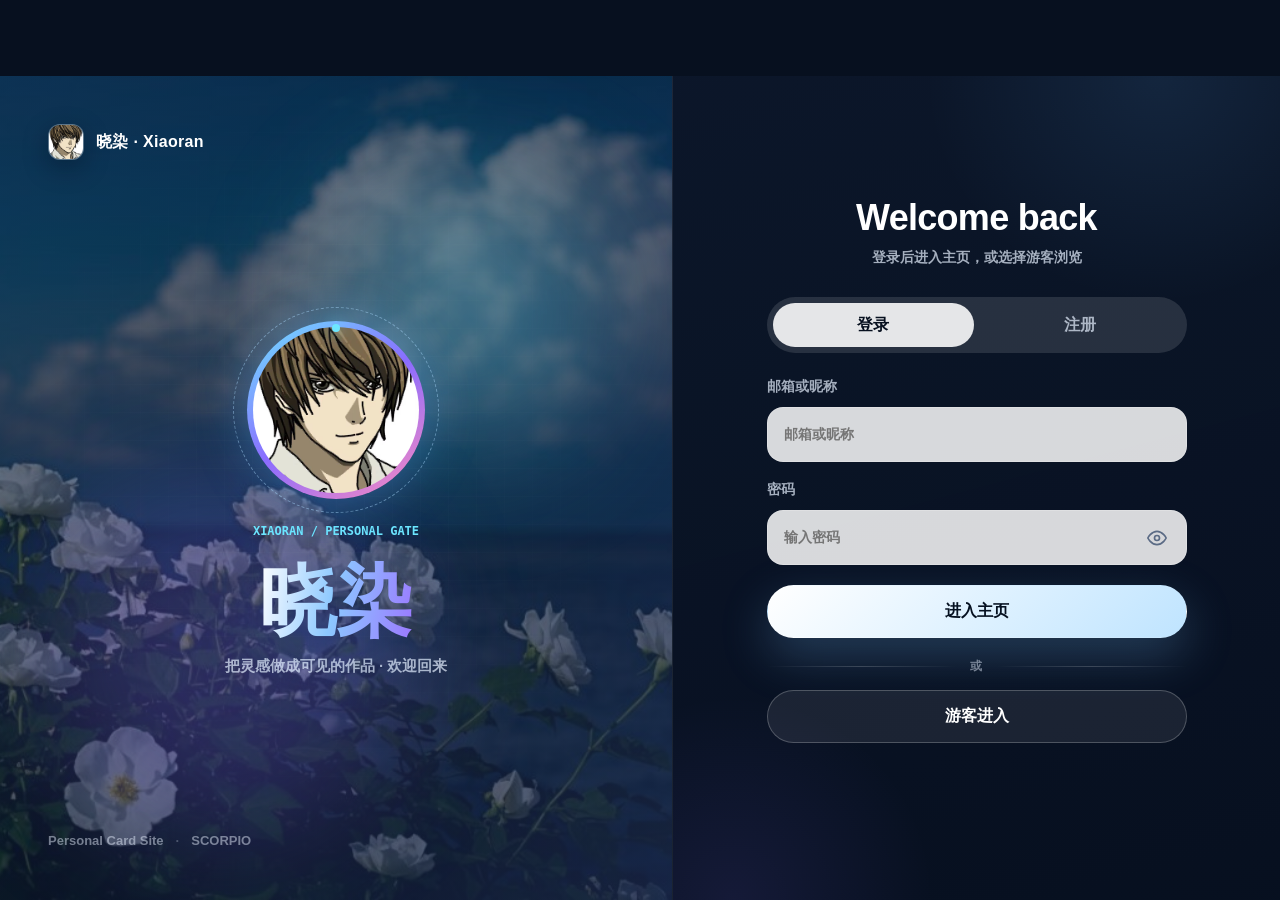
==== commit 883aae71: "调整健身图片蛇形排版" ====
--- a/index.html
+++ b/index.html
@@ -8,7 +8,7 @@
     <link rel="icon" href="favicon.svg" type="image/svg+xml" />
     <link rel="preload" href="assets/site-bg-roses.jpg" as="image" />
     <link rel="preload" href="assets/avatar.jpg" as="image" />
-    <link rel="stylesheet" href="styles.css" />
+    <link rel="stylesheet" href="styles.css?v=18" />
   </head>
   <body class="entry-page">
     <main id="top" class="entry-split" aria-label="登录入口">
--- a/styles.css
+++ b/styles.css
@@ -1379,6 +1379,14 @@
   border: 1px solid rgba(255, 255, 255, 0.12);
 }
 
+.admin-gallery-item p {
+  margin: 4px 0 0;
+  color: var(--dim);
+  font-size: 13px;
+  font-weight: 700;
+  line-height: 1.4;
+}
+
 @media (max-width: 720px) {
   .admin-upload-grid {
     grid-template-columns: 1fr;
@@ -1630,6 +1638,14 @@
   line-height: 1.25;
 }
 
+.award-tile-body p {
+  margin: 0;
+  color: var(--muted);
+  font-size: 13px;
+  font-weight: 700;
+  line-height: 1.45;
+}
+
 .award-tile-add {
   min-height: 220px;
 }
@@ -2074,6 +2090,7 @@
   display: grid;
   grid-template-columns: minmax(280px, 0.76fr) minmax(0, 1fr);
   gap: 22px;
+  align-items: start;
 }
 
 .message-layout > * {
@@ -2085,6 +2102,23 @@
   display: grid;
   gap: 12px;
   margin-top: 18px;
+  max-height: min(520px, 58vh);
+  overflow-x: hidden;
+  overflow-y: auto;
+  overscroll-behavior: contain;
+  scrollbar-gutter: stable;
+  padding-right: 8px;
+}
+
+.message-list::-webkit-scrollbar {
+  width: 8px;
+}
+
+.message-list::-webkit-scrollbar-thumb {
+  border: 2px solid transparent;
+  border-radius: 999px;
+  background: rgba(202, 238, 255, 0.5);
+  background-clip: padding-box;
 }
 
 .message-item {
@@ -2193,6 +2227,34 @@
   gap: 12px;
 }
 
+/* Keep growing admin records from stretching the dashboard. */
+#adminUsers,
+#adminMessages {
+  max-height: min(560px, 62vh);
+  overflow-x: hidden;
+  overflow-y: auto;
+  overscroll-behavior: contain;
+  scrollbar-gutter: stable;
+  padding-right: 8px;
+}
+
+#adminMessages {
+  max-height: min(500px, 56vh);
+}
+
+#adminUsers::-webkit-scrollbar,
+#adminMessages::-webkit-scrollbar {
+  width: 8px;
+}
+
+#adminUsers::-webkit-scrollbar-thumb,
+#adminMessages::-webkit-scrollbar-thumb {
+  border: 2px solid transparent;
+  border-radius: 999px;
+  background: rgba(202, 238, 255, 0.5);
+  background-clip: padding-box;
+}
+
 .admin-item {
   min-width: 0;
   display: flex;
@@ -2421,6 +2483,12 @@
 @media (max-width: 720px) {
   body {
     background: #07101f;
+  }
+
+  #adminUsers,
+  #adminMessages,
+  .message-list {
+    max-height: min(54svh, 440px);
   }
 
   body::before {
@@ -3183,13 +3251,13 @@
   grid-template-columns: minmax(0, 1fr);
   gap: clamp(66px, 7vw, 82px);
   width: 100%;
-  max-width: 760px;
+  max-width: 720px;
   margin: 0 auto;
   overflow: visible;
 }
 
 .fitness-node {
-  width: min(82%, 600px);
+  width: min(74%, 500px);
 }
 
 .fitness-node:nth-child(odd) {
@@ -3220,3 +3288,64 @@
     width: 86px;
   }
 }
+
+/* Fitness v18: compact zig-zag photo route for wide screens. */
+@media (min-width: 861px) {
+  .fitness-timeline {
+    grid-template-columns: repeat(3, minmax(0, 1fr));
+    column-gap: clamp(64px, 8vw, 128px);
+    row-gap: 104px;
+    max-width: 1320px;
+  }
+
+  .fitness-node,
+  .fitness-node:nth-child(odd),
+  .fitness-node:nth-child(even) {
+    width: min(100%, 300px);
+    justify-self: center;
+  }
+
+  .fitness-node:nth-child(1) { grid-area: 1 / 1; }
+  .fitness-node:nth-child(2) { grid-area: 1 / 2; }
+  .fitness-node:nth-child(3) { grid-area: 1 / 3; }
+  .fitness-node:nth-child(4) { grid-area: 2 / 3; }
+  .fitness-node:nth-child(5) { grid-area: 2 / 2; }
+  .fitness-node:nth-child(6) { grid-area: 2 / 1; }
+  .fitness-node:nth-child(7) { grid-area: 3 / 1; }
+  .fitness-node:nth-child(8) { grid-area: 3 / 2; }
+  .fitness-node:nth-child(9) { grid-area: 3 / 3; }
+  .fitness-node:nth-child(10) { grid-area: 4 / 3; }
+
+  .fitness-timeline .fitness-node:not(:last-child)::after {
+    top: 42%;
+    right: calc(-1 * clamp(86px, 8vw, 118px));
+    bottom: auto;
+    left: auto;
+    width: clamp(86px, 8vw, 118px);
+    transform: none;
+    animation-name: fitnessArrowDrift;
+  }
+
+  .fitness-timeline .fitness-node:nth-child(3)::after,
+  .fitness-timeline .fitness-node:nth-child(6)::after,
+  .fitness-timeline .fitness-node:nth-child(9)::after {
+    top: auto;
+    right: calc(50% - 50px);
+    bottom: -94px;
+    left: auto;
+    width: 100px;
+    transform: rotate(90deg);
+    animation-name: fitnessArrowDrift;
+  }
+
+  .fitness-timeline .fitness-node:nth-child(4)::after,
+  .fitness-timeline .fitness-node:nth-child(5)::after {
+    top: 42%;
+    right: auto;
+    bottom: auto;
+    left: calc(-1 * clamp(86px, 8vw, 118px));
+    width: clamp(86px, 8vw, 118px);
+    transform: scaleX(-1);
+    animation-name: fitnessArrowDriftReverse;
+  }
+}
